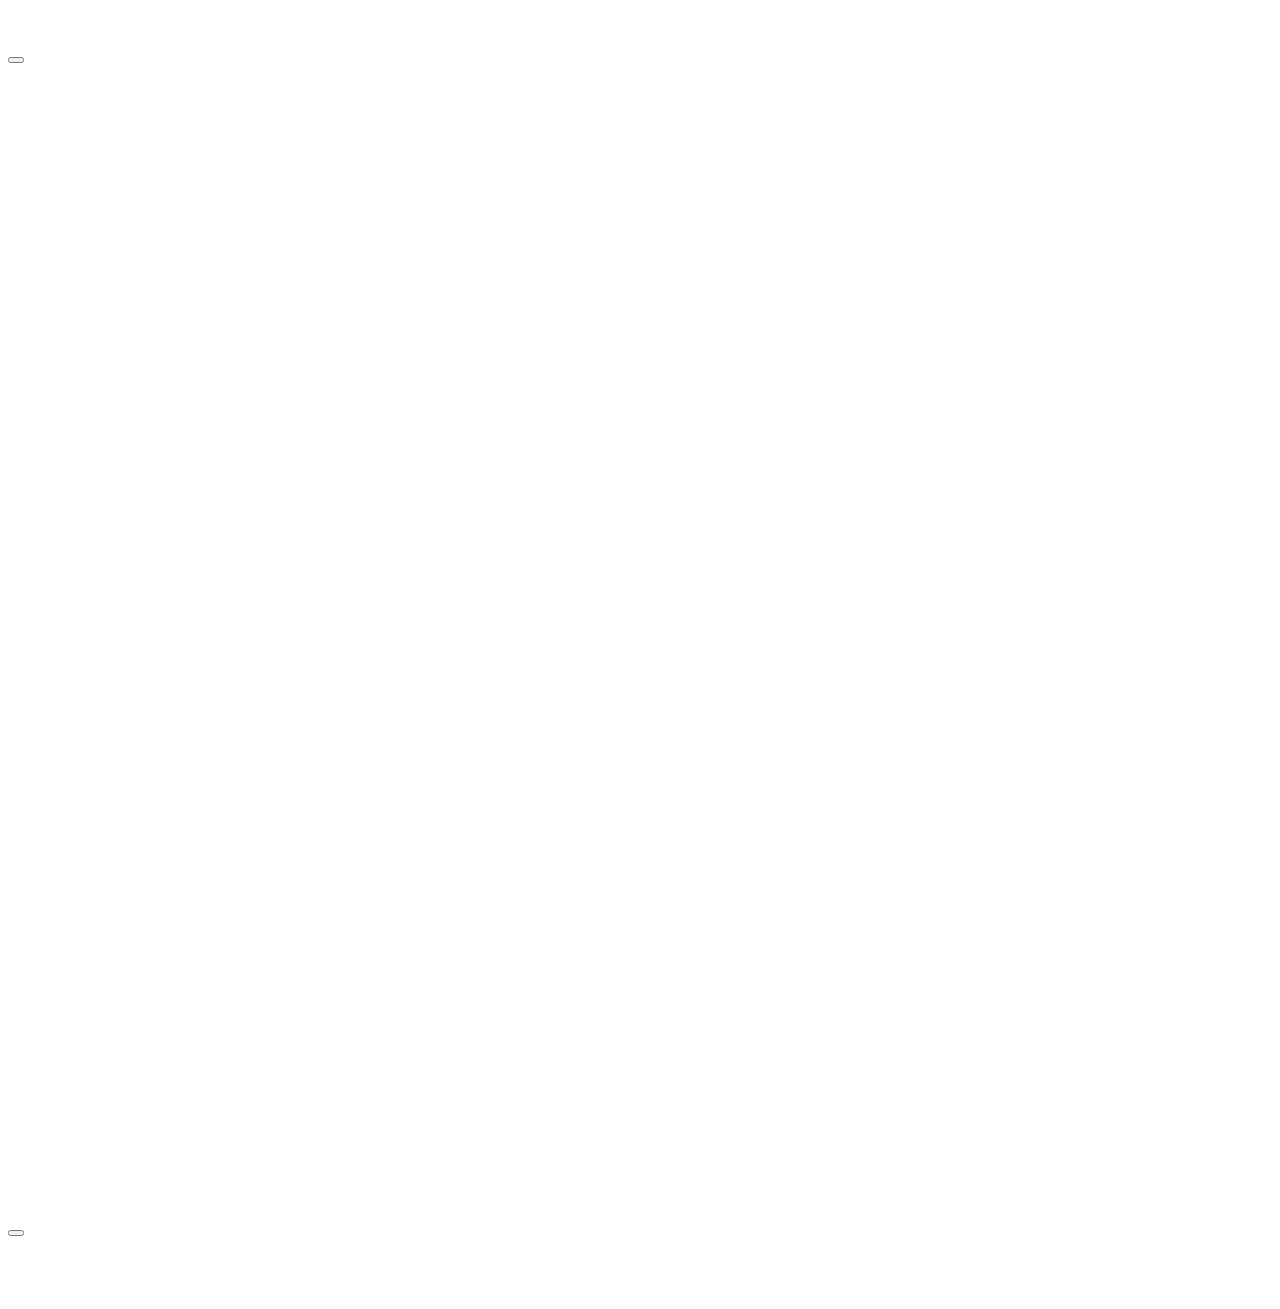
==== css_advanced/ index.html @ 0e606162 "task 1" ====
<!DOCTYPE html>
<html lang="en" dir="ltr">
  <head>
    <meta charset="utf-8">
    <meta name="viewport" content="width=device-width, initial-scale=1.0, viewport-fit=cover">
    <title>School Page</title>
    <link rel="stylesheet" href="styles.css">
  </head>
  <body>
    <!-- Header -->
    <header>
        <div>
            <a><img /></a>
        </div>
        <div>
            <a href=""></a>
            <a href=""></a>
            <a href=""></a>
        </div>
    </header>
    <!-- Main -->
    <main>

      <section>
        <div>
          <h1></h1>
          <p></p>
          <button></button>
        </div>
        <div>
          <h2></h2>
          <div>
            <div>
              <img src="" alt="">
              <h3></h3>
              <p></p>
            </div>
            <div>
              <img src="" alt="">
              <h3></h3>
              <p></p>
            </div>
            <div>
              <img src="" alt="">
              <h3></h3>
              <p></p>
            </div>
            <div>
              <img src="" alt="">
              <h3></h3>
              <p></p>
            </div>
          </div>
        </div>
      </section>
      <!-- Quote section -->
      <section>
        <div>
          <img src="" alt="">
          <div>
            <blockquote></blockquote>
            <p></p>
            <p></p>
          </div>
        </div>
      </section>
      <!-- Videos-list section-->
      <section>
        <h1></h1>
        <div>
          <!-- Video1 -->
          <div>
            <img src="" alt="">
            <h2></h2>
            <p></p>
            <div>
              <img src="" alt="">
              <h3></h3>
            </div>
            <div>
              <div><img src="" alt=""></div>
              <div><img src="" alt=""></div>
              <div><img src="" alt=""></div>
              <div><img src="" alt=""></div>
              <div><img src="" alt=""></div>
              <div><img src="" alt=""></div>
            </div>
            <p></p>
          </div>
          <!-- Video2 -->
          <div>
            <img src="" alt="">
            <h2></h2>
            <p></p>
            <div>
              <img src="" alt="">
              <h3></h3>
            </div>
            <div>
              <div><img src="" alt=""></div>
              <div><img src="" alt=""></div>
              <div><img src="" alt=""></div>
              <div><img src="" alt=""></div>
              <div><img src="" alt=""></div>
              <div><img src="" alt=""></div>
            </div>
            <p></p>
          </div>
          <!-- Video3 -->
          <div>
            <img src="" alt="">
            <h2></h2>
            <p></p>
            <div>
              <img src="" alt="">
              <h3></h3>
            </div>
            <div>
              <div><img src="" alt=""></div>
              <div><img src="" alt=""></div>
              <div><img src="" alt=""></div>
              <div><img src="" alt=""></div>
              <div><img src="" alt=""></div>
              <div><img src="" alt=""></div>
            </div>
            <p></p>
          </div>
          <!-- Video4 -->
          <div>
            <img src="" alt="">
            <h2></h2>
            <p></p>
            <div>
              <img src="" alt="">
              <h3></h3>
            </div>
            <div>
              <div><img src="" alt=""></div>
              <div><img src="" alt=""></div>
              <div><img src="" alt=""></div>
              <div><img src="" alt=""></div>
              <div><img src="" alt=""></div>
              <div><img src="" alt=""></div>
            </div>
            <p></p>
          </div>
        </div>
      </section>
      <!-- Member section -->
      <section>
        <h1></h1>
        <div>
          <div>
            <img src="" alt="">
            <h2></h2>
            <p></p>
          </div>
          <div>
            <img src="" alt="">
            <h2></h2>
            <p></p>
          </div>
          <div>
            <img src="" alt="">
            <h2></h2>
            <p></p>
          </div>
          <div>
            <img src="" alt="">
            <h2></h2>
            <p></p>
          </div>
        </div>
        <button></button>
      </section>
      <!-- FAQ section -->
      <section>
        <h1></h1>
        <div>
          <div>
            <div>
              <h2></h2>
              <p></p>
            </div>
            <div>
              <h2></h2>
              <p></p>
            </div>
          </div>
          <div>
            <div>
              <h2></h2>
              <p></p>
            </div>
            <div>
              <h2></h2>
              <p></p>
            </div>
          </div>
        </div>
      </section>
    </main>
    <!-- Footer -->
    <footer>
      <div>
        <div>
          <img src="" alt="">
          <div>
            <a href=""></a><img src="" alt="">
            <a href=""></a><img src="" alt="">
            <a href=""></a><img src="" alt="">
          </div>
        </div>
        <p></p>
      </div>
    </footer>
  </body>
</html>
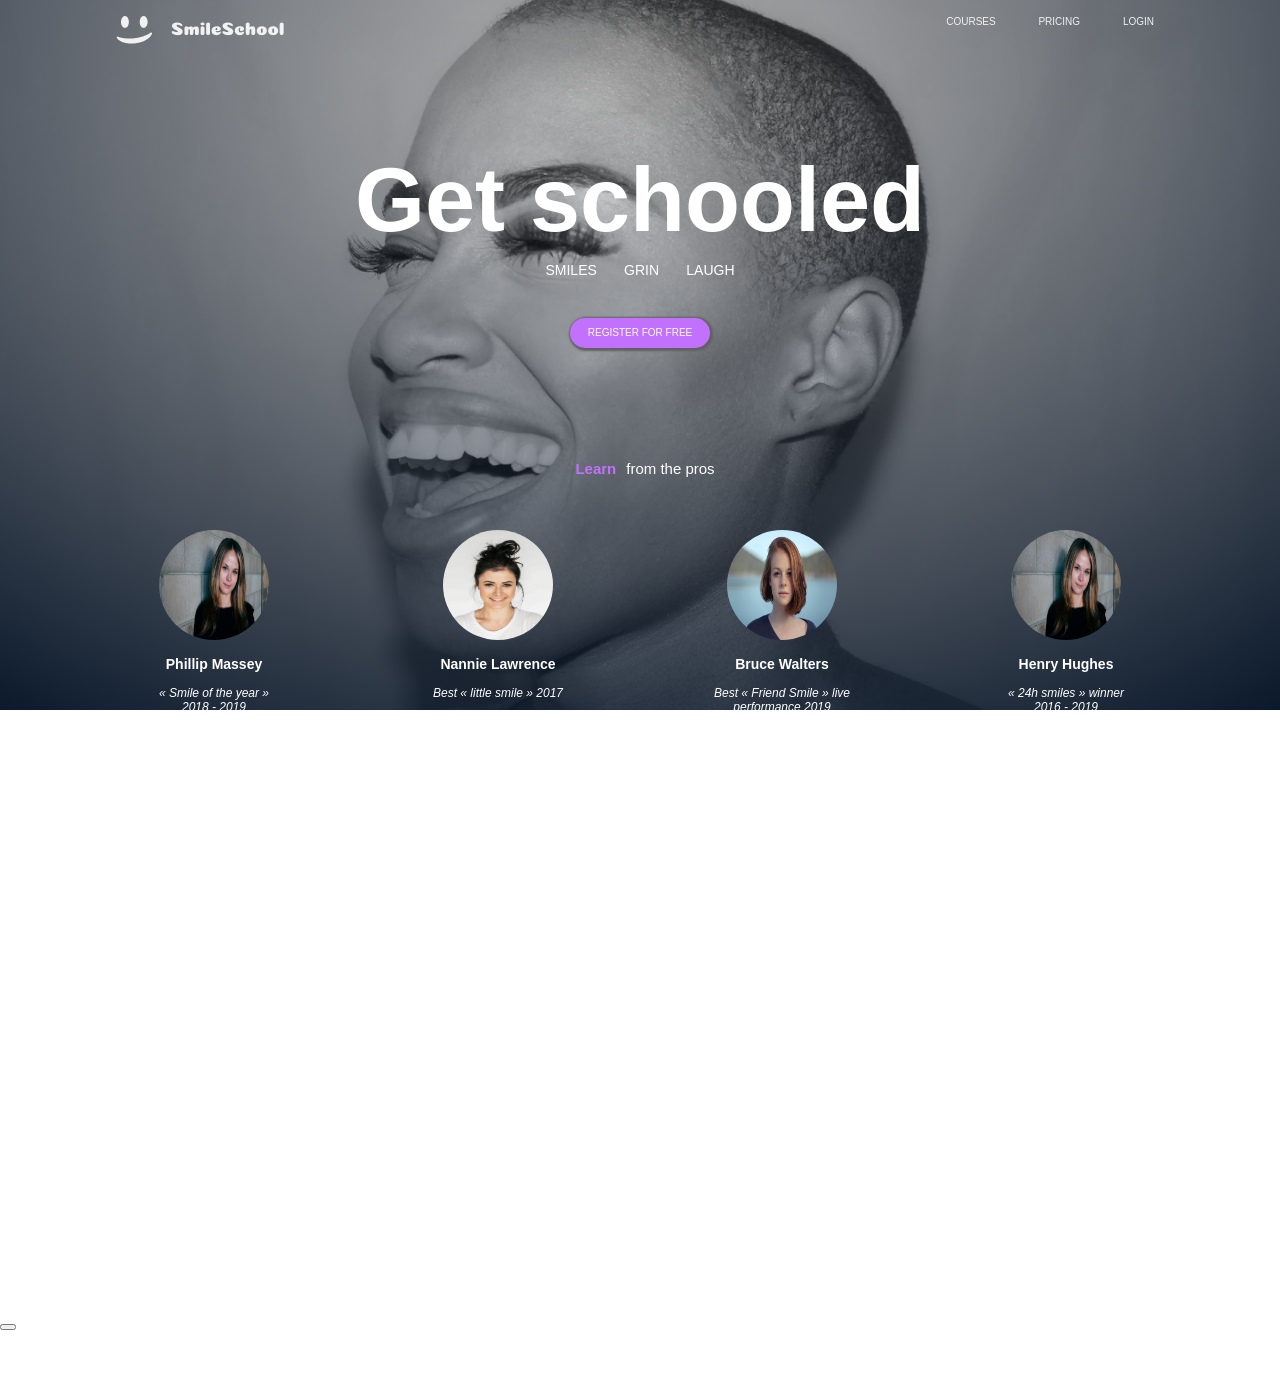
==== commit f67db95a: "task 2" ====
--- a/css_advanced/ index.html
+++ b/css_advanced/ index.html
@@ -1,218 +1,223 @@
 <!DOCTYPE html>
 <html lang="en" dir="ltr">
-  <head>
-    <meta charset="utf-8">
-    <meta name="viewport" content="width=device-width, initial-scale=1.0, viewport-fit=cover">
-    <title>School Page</title>
-    <link rel="stylesheet" href="styles.css">
-  </head>
-  <body>
-    <!-- Header -->
+
+<head>
+  <meta charset="utf-8">
+  <meta name="viewport" content="width=device-width, initial-scale=1.0, viewport-fit=cover">
+  <title>School Page</title>
+  <link rel="stylesheet" href="styles.css">
+</head>
+
+<body>
+  <!-- Header -->
+  <div class="backgroud">
     <header>
-        <div>
-            <a><img /></a>
-        </div>
-        <div>
-            <a href=""></a>
-            <a href=""></a>
-            <a href=""></a>
-        </div>
+      <div class="header">
+        <a><img src="images/logosmile.png" alt="Logo Smile"></a>
+        <div>
+          <a class="linkheader" href="">COURSES</a>
+          <a class="linkheader" href="">PRICING</a>
+          <a class="linkheader" href="">LOGIN</a>
+        </div>
+      </div>
     </header>
     <!-- Main -->
     <main>
 
       <section>
-        <div>
-          <h1></h1>
-          <p></p>
-          <button></button>
-        </div>
-        <div>
-          <h2></h2>
-          <div>
-            <div>
-              <img src="" alt="">
-              <h3></h3>
-              <p></p>
-            </div>
-            <div>
-              <img src="" alt="">
-              <h3></h3>
-              <p></p>
-            </div>
-            <div>
-              <img src="" alt="">
-              <h3></h3>
-              <p></p>
-            </div>
-            <div>
-              <img src="" alt="">
-              <h3></h3>
-              <p></p>
-            </div>
+        <div class="register">
+          <h1 class="principaltext">Get schooled</h1>
+          <p class="wordssectext">SMILES&nbsp;&nbsp;&nbsp;&nbsp;&nbsp;&nbsp; GRIN&nbsp;&nbsp;&nbsp;&nbsp;&nbsp;&nbsp; LAUGH</p>
+          <button class="registrerbutton">REGISTER FOR FREE</button>
+        </div>
+        <div class="authordiv">
+          <h2 class="sectitle"><strong class="sectitlep">Learn </strong><strong class="sectitletext">from the pros</strong></h2>
+          <div class="authorbox">
+              <div class="authoritem">
+                  <a href=""><img class='imgRedonda' src="images/pic-person-01.jpg" alt="Logo image" width="100px"></a>
+                  <h3 class="authorname">Phillip Massey</h3>
+                  <p class="authortext">« Smile of the year » 2018 - 2019</p>
+              </div>
+              <div class="authoritem">
+                  <a href=""><img class='imgRedonda' src="images/pic-person-02.jpg" alt="Logo image" width="100px"></a>
+                  <h3 class="authorname">Nannie Lawrence</h3>
+                  <p class="authortext">Best « little smile » 2017</p>
+              </div>
+              <div class="authoritem">
+                  <a href=""><img class='imgRedonda' src="images/pic-person-03.jpg" alt="Logo image" width="100px"></a>
+                  <h3 class="authorname">Bruce Walters</h3>
+                  <p class="authortext">Best « Friend Smile » live performance 2019</p>
+              </div>
+              <div class="authoritem">
+                  <a href=""><img class='imgRedonda' src="images/pic-person-01.jpg" alt="Logo image" width="100px"></a>
+                  <h3 class="authorname">Henry Hughes</h3>
+                  <p class="authortext">« 24h smiles » winner 2016 - 2019</p>
+              </div>
           </div>
-        </div>
+      </div>
       </section>
-      <!-- Quote section -->
-      <section>
-        <div>
-          <img src="" alt="">
-          <div>
-            <blockquote></blockquote>
-            <p></p>
-            <p></p>
-          </div>
-        </div>
-      </section>
-      <!-- Videos-list section-->
-      <section>
-        <h1></h1>
-        <div>
-          <!-- Video1 -->
-          <div>
-            <img src="" alt="">
-            <h2></h2>
-            <p></p>
-            <div>
-              <img src="" alt="">
-              <h3></h3>
-            </div>
-            <div>
-              <div><img src="" alt=""></div>
-              <div><img src="" alt=""></div>
-              <div><img src="" alt=""></div>
-              <div><img src="" alt=""></div>
-              <div><img src="" alt=""></div>
-              <div><img src="" alt=""></div>
-            </div>
-            <p></p>
-          </div>
-          <!-- Video2 -->
-          <div>
-            <img src="" alt="">
-            <h2></h2>
-            <p></p>
-            <div>
-              <img src="" alt="">
-              <h3></h3>
-            </div>
-            <div>
-              <div><img src="" alt=""></div>
-              <div><img src="" alt=""></div>
-              <div><img src="" alt=""></div>
-              <div><img src="" alt=""></div>
-              <div><img src="" alt=""></div>
-              <div><img src="" alt=""></div>
-            </div>
-            <p></p>
-          </div>
-          <!-- Video3 -->
-          <div>
-            <img src="" alt="">
-            <h2></h2>
-            <p></p>
-            <div>
-              <img src="" alt="">
-              <h3></h3>
-            </div>
-            <div>
-              <div><img src="" alt=""></div>
-              <div><img src="" alt=""></div>
-              <div><img src="" alt=""></div>
-              <div><img src="" alt=""></div>
-              <div><img src="" alt=""></div>
-              <div><img src="" alt=""></div>
-            </div>
-            <p></p>
-          </div>
-          <!-- Video4 -->
-          <div>
-            <img src="" alt="">
-            <h2></h2>
-            <p></p>
-            <div>
-              <img src="" alt="">
-              <h3></h3>
-            </div>
-            <div>
-              <div><img src="" alt=""></div>
-              <div><img src="" alt=""></div>
-              <div><img src="" alt=""></div>
-              <div><img src="" alt=""></div>
-              <div><img src="" alt=""></div>
-              <div><img src="" alt=""></div>
-            </div>
-            <p></p>
-          </div>
-        </div>
-      </section>
-      <!-- Member section -->
-      <section>
-        <h1></h1>
-        <div>
-          <div>
-            <img src="" alt="">
-            <h2></h2>
-            <p></p>
-          </div>
-          <div>
-            <img src="" alt="">
-            <h2></h2>
-            <p></p>
-          </div>
-          <div>
-            <img src="" alt="">
-            <h2></h2>
-            <p></p>
-          </div>
-          <div>
-            <img src="" alt="">
-            <h2></h2>
-            <p></p>
-          </div>
-        </div>
-        <button></button>
-      </section>
-      <!-- FAQ section -->
-      <section>
-        <h1></h1>
-        <div>
-          <div>
-            <div>
-              <h2></h2>
-              <p></p>
-            </div>
-            <div>
-              <h2></h2>
-              <p></p>
-            </div>
-          </div>
-          <div>
-            <div>
-              <h2></h2>
-              <p></p>
-            </div>
-            <div>
-              <h2></h2>
-              <p></p>
-            </div>
-          </div>
-        </div>
-      </section>
-    </main>
-    <!-- Footer -->
-    <footer>
-      <div>
-        <div>
-          <img src="" alt="">
-          <div>
-            <a href=""></a><img src="" alt="">
-            <a href=""></a><img src="" alt="">
-            <a href=""></a><img src="" alt="">
-          </div>
-        </div>
-        <p></p>
-      </div>
-    </footer>
-  </body>
-</html>
+  </div>
+  <!-- Quote section -->
+  <section>
+    <div>
+      <img src="" alt="">
+      <div>
+        <blockquote></blockquote>
+        <p></p>
+        <p></p>
+      </div>
+    </div>
+  </section>
+  <!-- Videos-list section-->
+  <section>
+    <h1></h1>
+    <div>
+      <!-- Video1 -->
+      <div>
+        <img src="" alt="">
+        <h2></h2>
+        <p></p>
+        <div>
+          <img src="" alt="">
+          <h3></h3>
+        </div>
+        <div>
+          <div><img src="" alt=""></div>
+          <div><img src="" alt=""></div>
+          <div><img src="" alt=""></div>
+          <div><img src="" alt=""></div>
+          <div><img src="" alt=""></div>
+          <div><img src="" alt=""></div>
+        </div>
+        <p></p>
+      </div>
+      <!-- Video2 -->
+      <div>
+        <img src="" alt="">
+        <h2></h2>
+        <p></p>
+        <div>
+          <img src="" alt="">
+          <h3></h3>
+        </div>
+        <div>
+          <div><img src="" alt=""></div>
+          <div><img src="" alt=""></div>
+          <div><img src="" alt=""></div>
+          <div><img src="" alt=""></div>
+          <div><img src="" alt=""></div>
+          <div><img src="" alt=""></div>
+        </div>
+        <p></p>
+      </div>
+      <!-- Video3 -->
+      <div>
+        <img src="" alt="">
+        <h2></h2>
+        <p></p>
+        <div>
+          <img src="" alt="">
+          <h3></h3>
+        </div>
+        <div>
+          <div><img src="" alt=""></div>
+          <div><img src="" alt=""></div>
+          <div><img src="" alt=""></div>
+          <div><img src="" alt=""></div>
+          <div><img src="" alt=""></div>
+          <div><img src="" alt=""></div>
+        </div>
+        <p></p>
+      </div>
+      <!-- Video4 -->
+      <div>
+        <img src="" alt="">
+        <h2></h2>
+        <p></p>
+        <div>
+          <img src="" alt="">
+          <h3></h3>
+        </div>
+        <div>
+          <div><img src="" alt=""></div>
+          <div><img src="" alt=""></div>
+          <div><img src="" alt=""></div>
+          <div><img src="" alt=""></div>
+          <div><img src="" alt=""></div>
+          <div><img src="" alt=""></div>
+        </div>
+        <p></p>
+      </div>
+    </div>
+  </section>
+  <!-- Member section -->
+  <section>
+    <h1></h1>
+    <div>
+      <div>
+        <img src="" alt="">
+        <h2></h2>
+        <p></p>
+      </div>
+      <div>
+        <img src="" alt="">
+        <h2></h2>
+        <p></p>
+      </div>
+      <div>
+        <img src="" alt="">
+        <h2></h2>
+        <p></p>
+      </div>
+      <div>
+        <img src="" alt="">
+        <h2></h2>
+        <p></p>
+      </div>
+    </div>
+    <button></button>
+  </section>
+  <!-- FAQ section -->
+  <section>
+    <h1></h1>
+    <div>
+      <div>
+        <div>
+          <h2></h2>
+          <p></p>
+        </div>
+        <div>
+          <h2></h2>
+          <p></p>
+        </div>
+      </div>
+      <div>
+        <div>
+          <h2></h2>
+          <p></p>
+        </div>
+        <div>
+          <h2></h2>
+          <p></p>
+        </div>
+      </div>
+    </div>
+  </section>
+  </main>
+  <!-- Footer -->
+  <footer>
+    <div>
+      <div>
+        <img src="" alt="">
+        <div>
+          <a href=""></a><img src="" alt="">
+          <a href=""></a><img src="" alt="">
+          <a href=""></a><img src="" alt="">
+        </div>
+      </div>
+      <p></p>
+    </div>
+  </footer>
+</body>
+
+</html>
--- a/css_advanced/styles.css
+++ b/css_advanced/styles.css
@@ -0,0 +1,136 @@
+*, *:before, *:after {
+  box-sizing: border-box;
+}
+
+html {
+  scroll-behavior: smooth;
+  font-size: 62.5%;
+}
+
+body {
+  margin: 0px;
+  font-family: 'source-sans-pro', 'Trebuchet MS', 'Lucida Sans Unicode', 'Lucida Grande', 'Lucida Sans', Arial, sans-serif;
+}
+
+.backgroud {
+  background-image: url('images/background.png');
+  background-size: cover;
+}
+
+/* HEADER SECTION */
+
+.header {
+  padding-top: 1.6rem;
+  padding-left: 11.6rem;
+  padding-right: 10.6rem;
+  background-color: transparent;
+  opacity: 90%;
+  display: flex;
+  justify-content: space-between;
+  
+}
+
+.linkheader {
+  padding: 0px 20px;
+  text-decoration: none;
+  color: white;
+}
+/* logo */
+.logosmile {
+  position: absolute;
+  width: 167.02px;
+  height: 29.46px;
+  left: 171.59px;
+  top: 35.02px;
+}
+.register {
+  height: 400px;
+  width: 100%;
+  display: flex;
+  justify-content: center;
+  flex-direction: column;
+  align-items: center;
+}
+.principaltext {
+  font-size: 9rem;
+  margin: 0px;
+  color: white;
+}
+
+.wordssectext {
+  padding: 10px 0px 40px 0px;
+  color: white;
+  margin: 0px;
+  font-size: 14px;
+}
+
+
+.registrerbutton {
+  font-size: 10px;
+  border-radius: 20px;
+  border-color: transparent;
+  box-shadow: 1px 1px 2px 2px rgb(98, 97, 97);
+  width: 140px;
+  height: 30px;
+  background-color: #C271FF;
+  color: white;
+}
+
+
+
+.sectitle {
+  display: flex;
+  text-indent: 10px;
+  justify-content: center;
+  color: white;
+}
+
+.sectitlep {
+  color: #C271FF;
+}
+
+.sectitletext {
+  font-weight: 100;
+}
+
+.authordiv {
+  display: flex;
+  justify-content: center;
+  flex-direction: column;
+}
+
+
+.authorbox {
+  display: flex;
+  justify-content: space-evenly;
+  
+}
+
+.authoritem {
+  height:220px;
+  width: 140px;
+  padding: 40px 0px 0px 0px;
+  display: flex;
+  flex-direction: column;
+  align-items: center;
+}
+
+.authorname {
+  font-size: 14px;
+  font-weight: 2200;
+  color: white;
+}
+
+.imgRedonda {
+  width:110px;
+  height:110px;
+  border-radius:55px;
+}
+
+.authortext {
+  font-style: italic;
+  font-size: 12px;
+  text-align: center;
+  margin: 0px;
+  color: white;
+}
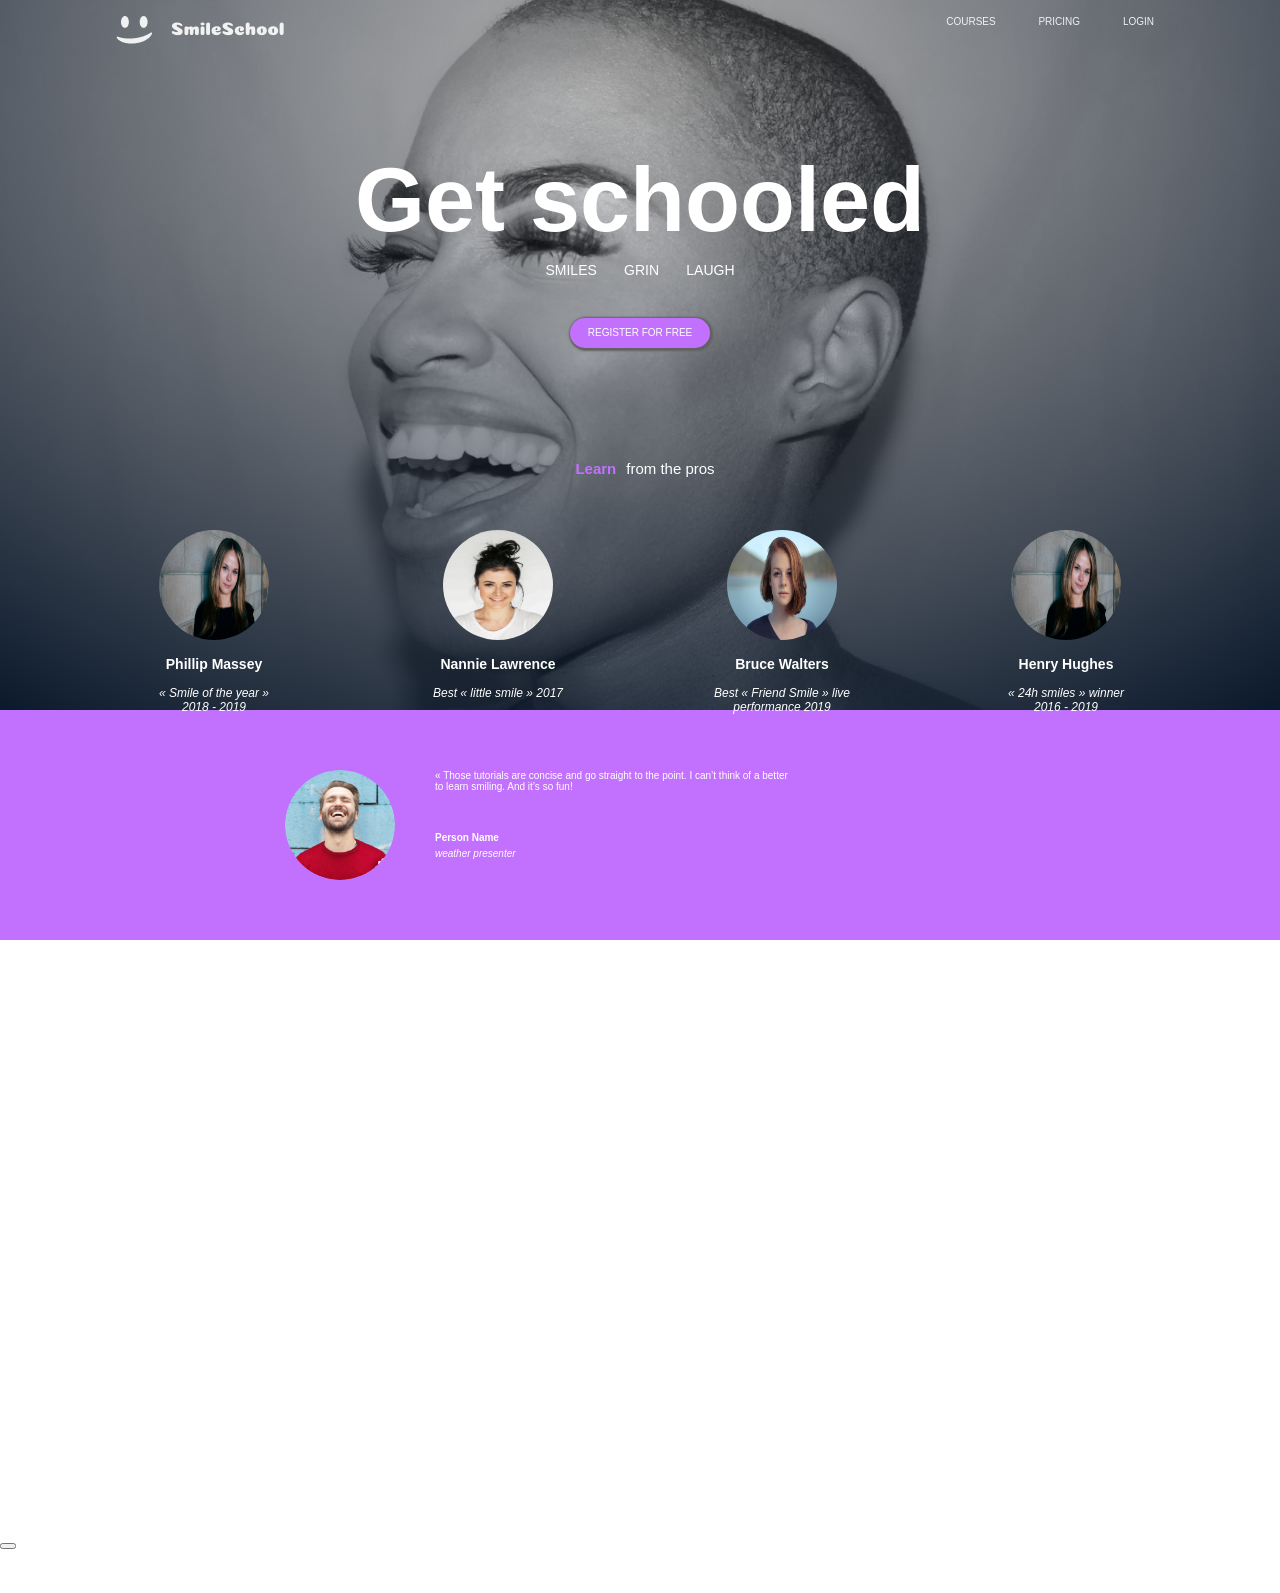
==== commit c4164586: "task 3" ====
--- a/css_advanced/ index.html
+++ b/css_advanced/ index.html
@@ -58,16 +58,16 @@
       </section>
   </div>
   <!-- Quote section -->
-  <section>
-    <div>
-      <img src="" alt="">
-      <div>
-        <blockquote></blockquote>
-        <p></p>
-        <p></p>
-      </div>
-    </div>
-  </section>
+  <section class="quotesection">
+    <div class="divquote">
+        <img class="imgRedonda" src="images/testimonialman.png" alt="Logo image" width="100px">
+        <div class="quotetext">
+            <blockquote class="parquote">« Those tutorials are concise and go straight to the point. I can’t think of a better <br/> to learn smiling. And it’s so fun!</blockquote>
+            <p class="subtitlequote">Person Name</p>
+            <p class="namequote">weather presenter</p>
+        </div>
+    </div>
+</section>
   <!-- Videos-list section-->
   <section>
     <h1></h1>
--- a/css_advanced/styles.css
+++ b/css_advanced/styles.css
@@ -76,7 +76,7 @@
   color: white;
 }
 
-
+/*PRESENTATION SECTION*/
 
 .sectitle {
   display: flex;
@@ -103,7 +103,6 @@
 .authorbox {
   display: flex;
   justify-content: space-evenly;
-  
 }
 
 .authoritem {
@@ -134,3 +133,39 @@
   margin: 0px;
   color: white;
 }
+
+/* QUOTE SECTION */
+
+
+.quotesection {
+  background-color: #C271FF;
+  padding: 60px 0px;
+}
+
+.divquote {
+  display: flex;
+  justify-content: center;
+}
+
+.quotetext {
+  color: white;
+  padding-left: 40px;
+  width: 600px;
+}
+
+.parquote {
+  margin: 0px 0px 40px 0px;
+  font-family: 'Gill Sans', 'Gill Sans MT', Calibri, 'Trebuchet MS', sans-serif;
+}
+
+.subtitlequote {
+  font-weight: bold;
+  margin: 0px;
+}
+
+.namequote {
+  margin: 5px 0px;
+  font-style: italic;
+  font-family: 'Gill Sans', 'Gill Sans MT', Calibri, 'Trebuchet MS', sans-serif;
+}
+
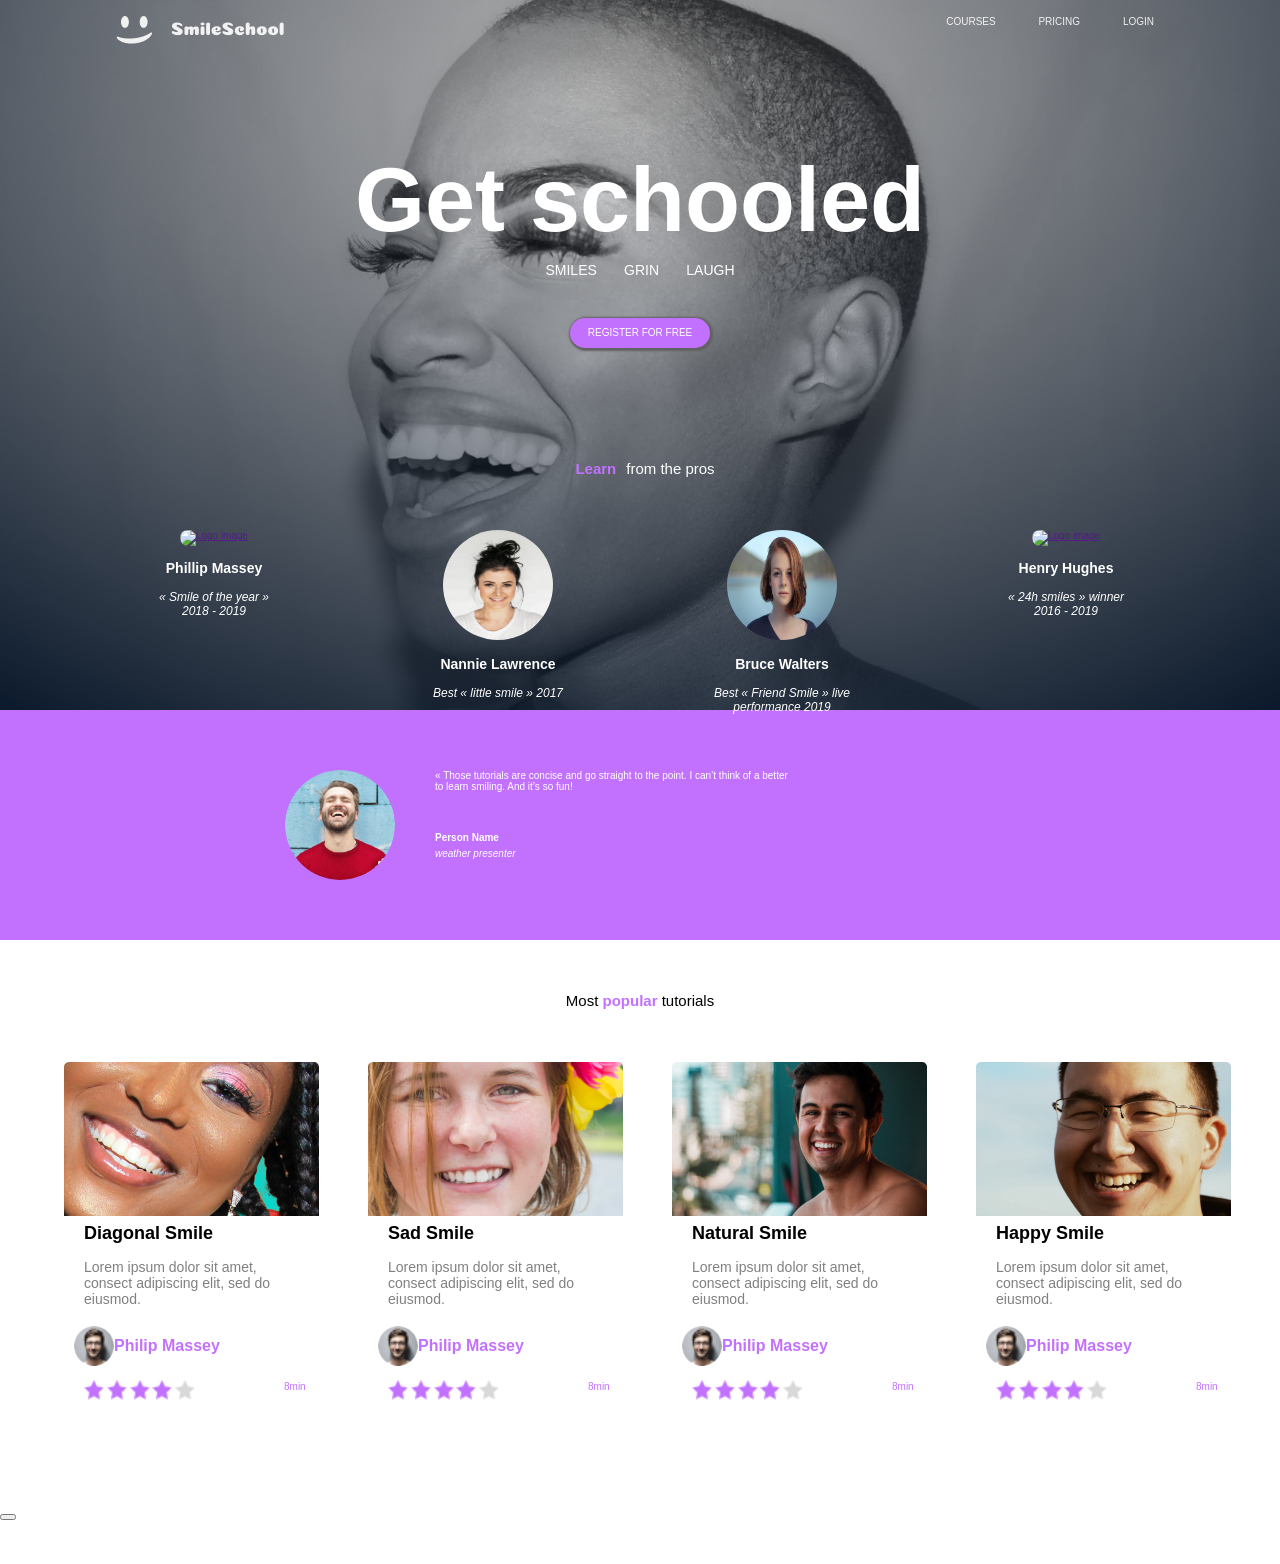
==== commit 40f7b2d3: "task 4" ====
--- a/css_advanced/ index.html
+++ b/css_advanced/ index.html
@@ -27,129 +27,140 @@
       <section>
         <div class="register">
           <h1 class="principaltext">Get schooled</h1>
-          <p class="wordssectext">SMILES&nbsp;&nbsp;&nbsp;&nbsp;&nbsp;&nbsp; GRIN&nbsp;&nbsp;&nbsp;&nbsp;&nbsp;&nbsp; LAUGH</p>
+          <p class="wordssectext">SMILES&nbsp;&nbsp;&nbsp;&nbsp;&nbsp;&nbsp; GRIN&nbsp;&nbsp;&nbsp;&nbsp;&nbsp;&nbsp;
+            LAUGH</p>
           <button class="registrerbutton">REGISTER FOR FREE</button>
         </div>
         <div class="authordiv">
-          <h2 class="sectitle"><strong class="sectitlep">Learn </strong><strong class="sectitletext">from the pros</strong></h2>
+          <h2 class="sectitle"><strong class="sectitlep">Learn </strong><strong class="sectitletext">from the
+              pros</strong></h2>
           <div class="authorbox">
-              <div class="authoritem">
-                  <a href=""><img class='imgRedonda' src="images/pic-person-01.jpg" alt="Logo image" width="100px"></a>
-                  <h3 class="authorname">Phillip Massey</h3>
-                  <p class="authortext">« Smile of the year » 2018 - 2019</p>
-              </div>
-              <div class="authoritem">
-                  <a href=""><img class='imgRedonda' src="images/pic-person-02.jpg" alt="Logo image" width="100px"></a>
-                  <h3 class="authorname">Nannie Lawrence</h3>
-                  <p class="authortext">Best « little smile » 2017</p>
-              </div>
-              <div class="authoritem">
-                  <a href=""><img class='imgRedonda' src="images/pic-person-03.jpg" alt="Logo image" width="100px"></a>
-                  <h3 class="authorname">Bruce Walters</h3>
-                  <p class="authortext">Best « Friend Smile » live performance 2019</p>
-              </div>
-              <div class="authoritem">
-                  <a href=""><img class='imgRedonda' src="images/pic-person-01.jpg" alt="Logo image" width="100px"></a>
-                  <h3 class="authorname">Henry Hughes</h3>
-                  <p class="authortext">« 24h smiles » winner 2016 - 2019</p>
-              </div>
+            <div class="authoritem">
+              <a href=""><img class='imgRedonda' src="images/pic-person-01.pgn" alt="Logo image" width="100px"></a>
+              <h3 class="authorname">Phillip Massey</h3>
+              <p class="authortext">« Smile of the year » 2018 - 2019</p>
+            </div>
+            <div class="authoritem">
+              <a href=""><img class='imgRedonda' src="images/pic-person-02.jpg" alt="Logo image" width="100px"></a>
+              <h3 class="authorname">Nannie Lawrence</h3>
+              <p class="authortext">Best « little smile » 2017</p>
+            </div>
+            <div class="authoritem">
+              <a href=""><img class='imgRedonda' src="images/pic-person-03.jpg" alt="Logo image" width="100px"></a>
+              <h3 class="authorname">Bruce Walters</h3>
+              <p class="authortext">Best « Friend Smile » live performance 2019</p>
+            </div>
+            <div class="authoritem">
+              <a href=""><img class='imgRedonda' src="images/pic-person-01.jpg" alt="Logo image" width="100px"></a>
+              <h3 class="authorname">Henry Hughes</h3>
+              <p class="authortext">« 24h smiles » winner 2016 - 2019</p>
+            </div>
           </div>
-      </div>
+        </div>
       </section>
   </div>
   <!-- Quote section -->
   <section class="quotesection">
     <div class="divquote">
-        <img class="imgRedonda" src="images/testimonialman.png" alt="Logo image" width="100px">
-        <div class="quotetext">
-            <blockquote class="parquote">« Those tutorials are concise and go straight to the point. I can’t think of a better <br/> to learn smiling. And it’s so fun!</blockquote>
-            <p class="subtitlequote">Person Name</p>
-            <p class="namequote">weather presenter</p>
-        </div>
-    </div>
-</section>
+      <img class="imgRedonda" src="images/testimonialman.png" alt="Logo image" width="100px">
+      <div class="quotetext">
+        <blockquote class="parquote">« Those tutorials are concise and go straight to the point. I can’t think of a
+          better <br /> to learn smiling. And it’s so fun!</blockquote>
+        <p class="subtitlequote">Person Name</p>
+        <p class="namequote">weather presenter</p>
+      </div>
+    </div>
+  </section>
   <!-- Videos-list section-->
   <section>
-    <h1></h1>
-    <div>
-      <!-- Video1 -->
-      <div>
-        <img src="" alt="">
-        <h2></h2>
-        <p></p>
-        <div>
-          <img src="" alt="">
-          <h3></h3>
-        </div>
-        <div>
-          <div><img src="" alt=""></div>
-          <div><img src="" alt=""></div>
-          <div><img src="" alt=""></div>
-          <div><img src="" alt=""></div>
-          <div><img src="" alt=""></div>
-          <div><img src="" alt=""></div>
-        </div>
-        <p></p>
-      </div>
-      <!-- Video2 -->
-      <div>
-        <img src="" alt="">
-        <h2></h2>
-        <p></p>
-        <div>
-          <img src="" alt="">
-          <h3></h3>
-        </div>
-        <div>
-          <div><img src="" alt=""></div>
-          <div><img src="" alt=""></div>
-          <div><img src="" alt=""></div>
-          <div><img src="" alt=""></div>
-          <div><img src="" alt=""></div>
-          <div><img src="" alt=""></div>
-        </div>
-        <p></p>
-      </div>
-      <!-- Video3 -->
-      <div>
-        <img src="" alt="">
-        <h2></h2>
-        <p></p>
-        <div>
-          <img src="" alt="">
-          <h3></h3>
-        </div>
-        <div>
-          <div><img src="" alt=""></div>
-          <div><img src="" alt=""></div>
-          <div><img src="" alt=""></div>
-          <div><img src="" alt=""></div>
-          <div><img src="" alt=""></div>
-          <div><img src="" alt=""></div>
-        </div>
-        <p></p>
-      </div>
-      <!-- Video4 -->
-      <div>
-        <img src="" alt="">
-        <h2></h2>
-        <p></p>
-        <div>
-          <img src="" alt="">
-          <h3></h3>
-        </div>
-        <div>
-          <div><img src="" alt=""></div>
-          <div><img src="" alt=""></div>
-          <div><img src="" alt=""></div>
-          <div><img src="" alt=""></div>
-          <div><img src="" alt=""></div>
-          <div><img src="" alt=""></div>
-        </div>
-        <p></p>
-      </div>
-    </div>
-  </section>
+    <div class="videosection">
+        <h1 class="titlevideosection">Most<strong class="videosectioncolor">&nbsp;popular&nbsp;</strong>tutorials</h1>
+        <div class="videosectionpoints">
+            <div class="videosectionuniqpoints">
+                <div class="containervideoimage">
+                    <a href=""><img class="videoimage" src="images/preview.png" alt="Logo image"></a>
+                </div>
+                <h2 class="titlevideouniqpoints">Diagonal Smile</h2>
+                <p class="textvideouniqpoints">Lorem ipsum dolor sit amet, consect adipiscing elit, sed do eiusmod.</p>
+                <div class="videoauthorsec">
+                    <img class="authorvideosectionimage" src="images/pic-person-01.png" alt="Logo image">
+                    <h3 class="authornamevideosec">Philip Massey</h3>
+                </div>
+                <div class="valuevideosec">
+                    <div>
+                        <a href=""><img class="stars" src="images/Star.png" alt="star image"></a>
+                        <a href=""><img class="stars" src="images/Star.png" alt="star image"></a>
+                        <a href=""><img class="stars" src="images/Star.png" alt="star image"></a>
+                        <a href=""><img class="stars" src="images/Star.png" alt="star image"></a>
+                        <a href=""><img class="stars" src="images/greystar.png" alt="star image"></a>
+                        </div>
+                    <p class="stars" style="color: #C271FF;">8min</p>
+                </div>
+            </div>
+            <div class="videosectionuniqpoints">
+                <div class="containervideoimage">
+                    <a href=""><img class="videoimage" src="images/preview1.png" alt="Logo image"></a>
+                </div><h2 class="titlevideouniqpoints">Sad Smile</h2>
+                <p class="textvideouniqpoints">Lorem ipsum dolor sit amet, consect adipiscing elit, sed do eiusmod.</p>
+                <div class="videoauthorsec">
+                    <img class="authorvideosectionimage" src="images/pic-person-01.png" alt="Logo image">
+                    <h3 class="authornamevideosec">Philip Massey</h3>
+                </div>
+                <div class="valuevideosec">
+                    <div>
+                        <a href=""><img class="stars" src="images/Star.png" alt="star image"></a>
+                        <a href=""><img class="stars" src="images/Star.png" alt="star image"></a>
+                        <a href=""><img class="stars" src="images/Star.png" alt="star image"></a>
+                        <a href=""><img class="stars" src="images/Star.png" alt="star image"></a>
+                        <a href=""><img class="stars" src="images/greystar.png" alt="star image"></a>
+                    </div>
+                    <p class="stars" style="color: #C271FF;">8min</p>
+                </div>
+            </div>
+            <div class="videosectionuniqpoints">
+                <div class="containervideoimage">
+                    <a href=""><img class="videoimage" src="images/preview2.png" alt="Logo image"></a>
+                </div><h2 class="titlevideouniqpoints">Natural Smile</h2>
+                <p class="textvideouniqpoints">Lorem ipsum dolor sit amet, consect adipiscing elit, sed do eiusmod.</p>
+                <div class="videoauthorsec">
+                    <img class="authorvideosectionimage" src="images/pic-person-01.png" alt="Logo image">
+                    <h3 class="authornamevideosec">Philip Massey</h3>
+                </div>
+                <div class="valuevideosec">
+                    <div>
+                        <a href=""><img class="stars" src="images/Star.png" alt="star image"></a>
+                        <a href=""><img class="stars" src="images/Star.png" alt="star image"></a>
+                        <a href=""><img class="stars" src="images/Star.png" alt="star image"></a>
+                        <a href=""><img class="stars" src="images/Star.png" alt="star image"></a>
+                        <a href=""><img class="stars" src="images/greystar.png" alt="star image"></a>
+                    </div>
+                    <p class="stars" style="color: #C271FF;">8min</p>
+                </div>
+            </div>
+            <div class="videosectionuniqpoints">
+                <div class="containervideoimage">
+                    <a href=""><img class="videoimage" src="images/preview3.png" alt="Logo image"></a>
+                </div>
+                <h2 class="titlevideouniqpoints">Happy Smile</h2>
+                <p class="textvideouniqpoints">Lorem ipsum dolor sit amet, consect adipiscing elit, sed do eiusmod.</p>
+                <div class="videoauthorsec">
+                    <img class="authorvideosectionimage" src="images/pic-person-01.png" alt="Logo image">
+                    <h3 class="authornamevideosec">Philip Massey</h3>
+                </div>
+                <div class="valuevideosec">
+                    <div>
+                        <a href=""><img class="stars" src="images/Star.png" alt="star image"></a>
+                        <a href=""><img class="stars" src="images/Star.png" alt="star image"></a>
+                        <a href=""><img class="stars" src="images/Star.png" alt="star image"></a>
+                        <a href=""><img class="stars" src="images/Star.png" alt="star image"></a>
+                        <a href=""><img class="stars" src="images/greystar.png" alt="star image"></a>
+                    </div>
+                    <p class="stars" style="color: #C271FF;">8min</p>
+                </div>
+            </div>
+        </div>
+    </div>
+</section>
   <!-- Member section -->
   <section>
     <h1></h1>
--- a/css_advanced/styles.css
+++ b/css_advanced/styles.css
@@ -169,3 +169,81 @@
   font-family: 'Gill Sans', 'Gill Sans MT', Calibri, 'Trebuchet MS', sans-serif;
 }
 
+/* VIDEOS SECTION*/
+
+.videosection {
+  background-color: white;
+}
+
+.titlevideosection {
+  padding: 40px 0px;
+  font-weight: 100;
+  display: flex;
+  justify-content: center;
+}
+
+.videosectioncolor {
+  color: #C271FF;
+}
+
+.videosectionpoints {
+  display: flex;
+  justify-content: space-evenly;
+}
+
+
+
+.videosectionuniqpoints {
+  width: 240px;
+  height: 340px;
+}
+
+.titlevideouniqpoints {
+  font-size: 18px;
+  margin-left: 20px;
+}
+
+.textvideouniqpoints {
+  font-family: 'Gill Sans', 'Gill Sans MT', Calibri, 'Trebuchet MS', sans-serif;
+  color: gray;
+  font-size: 14px;
+  margin-left: 20px;
+}
+
+.authorvideosectionimage {
+  width: 40px;
+  height: 40px;
+  border-radius: 25px;
+  margin-left: 10px;
+}
+
+.videoauthorsec {
+  display: flex;
+  align-items: center;
+}
+
+.authornamevideosec {
+  color: #C271FF;
+  font-size: 16px;
+}
+
+.valuevideosec {
+  display: flex;
+  justify-content: space-between;
+  align-items: center;
+  margin-left: 20px;
+}
+
+.stars {
+  width: 20px;
+  height: 20px;
+}
+
+.containervideoimage {
+  width: 16.6x;
+  height: 14.6rem;
+}
+
+.videoimage {
+  size: cover;
+}
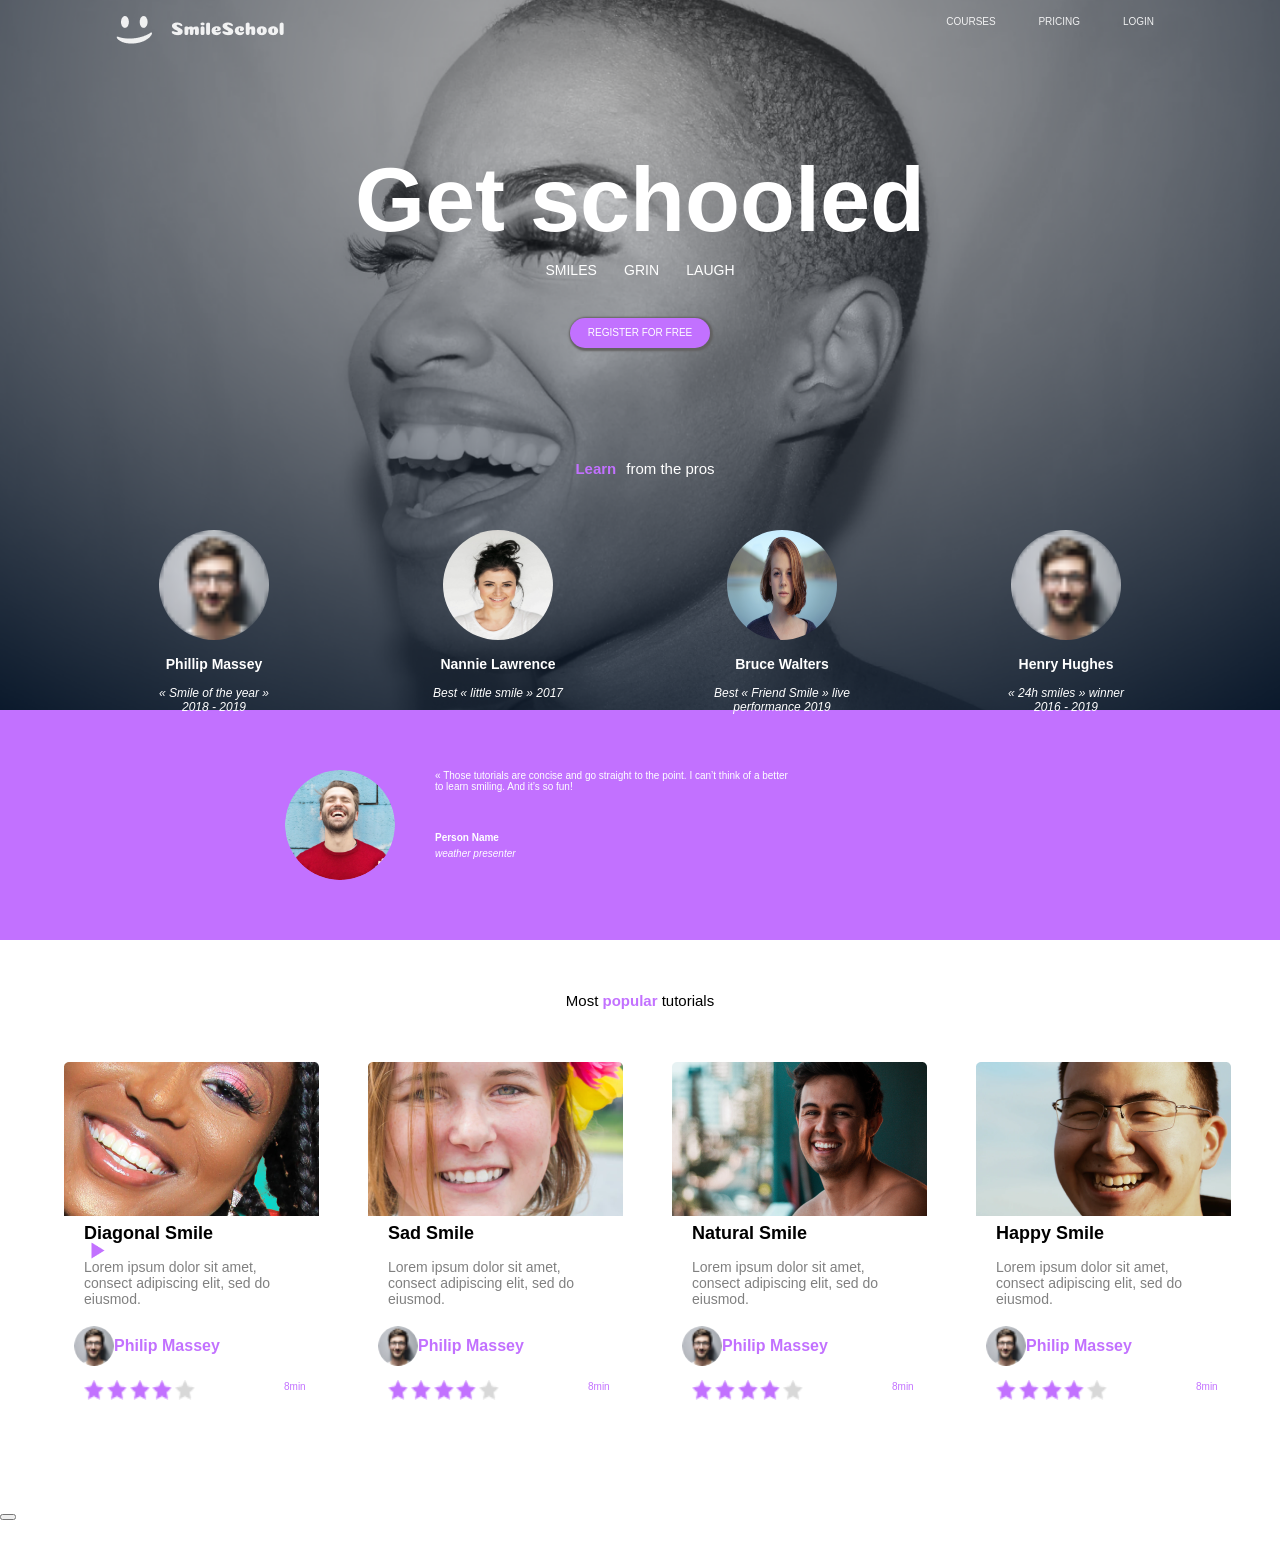
==== commit d37112d1: "task 4" ====
--- a/css_advanced/ index.html
+++ b/css_advanced/ index.html
@@ -36,7 +36,7 @@
               pros</strong></h2>
           <div class="authorbox">
             <div class="authoritem">
-              <a href=""><img class='imgRedonda' src="images/pic-person-01.pgn" alt="Logo image" width="100px"></a>
+              <a href=""><img class='imgRedonda' src="images/pic-person-01.png" alt="Logo image" width="100px"></a>
               <h3 class="authorname">Phillip Massey</h3>
               <p class="authortext">« Smile of the year » 2018 - 2019</p>
             </div>
@@ -51,7 +51,7 @@
               <p class="authortext">Best « Friend Smile » live performance 2019</p>
             </div>
             <div class="authoritem">
-              <a href=""><img class='imgRedonda' src="images/pic-person-01.jpg" alt="Logo image" width="100px"></a>
+              <a href=""><img class='imgRedonda' src="images/pic-person-01.png" alt="Logo image" width="100px"></a>
               <h3 class="authorname">Henry Hughes</h3>
               <p class="authortext">« 24h smiles » winner 2016 - 2019</p>
             </div>
@@ -79,6 +79,7 @@
             <div class="videosectionuniqpoints">
                 <div class="containervideoimage">
                     <a href=""><img class="videoimage" src="images/preview.png" alt="Logo image"></a>
+                    <a href=""><img class="icon" src="images/play.png" alt="icon image"></a>
                 </div>
                 <h2 class="titlevideouniqpoints">Diagonal Smile</h2>
                 <p class="textvideouniqpoints">Lorem ipsum dolor sit amet, consect adipiscing elit, sed do eiusmod.</p>
--- a/css_advanced/styles.css
+++ b/css_advanced/styles.css
@@ -246,4 +246,4 @@
 
 .videoimage {
   size: cover;
-}+}
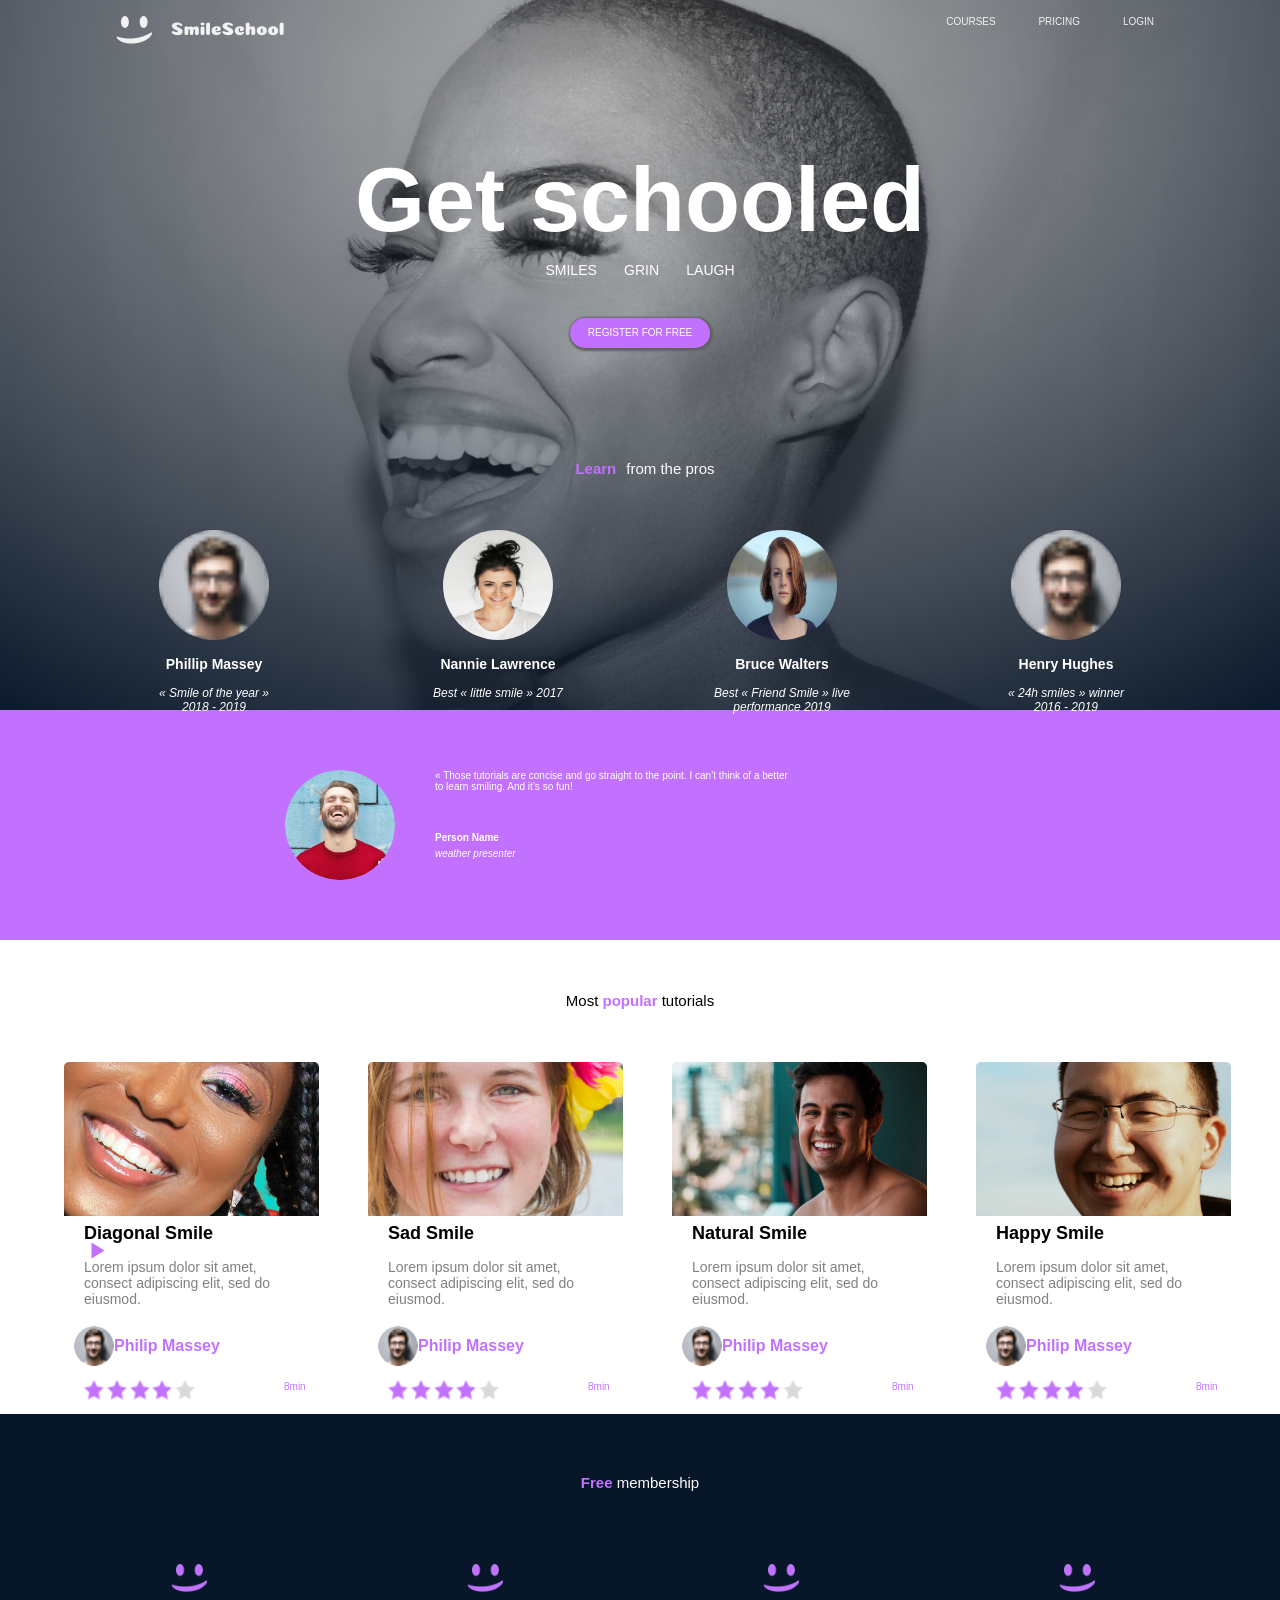
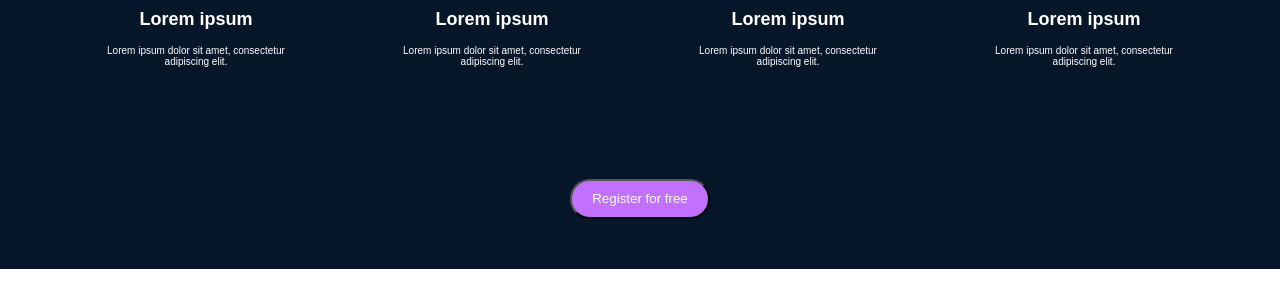
==== commit 782f00a7: "task 5" ====
--- a/css_advanced/ index.html
+++ b/css_advanced/ index.html
@@ -74,145 +74,123 @@
   <!-- Videos-list section-->
   <section>
     <div class="videosection">
-        <h1 class="titlevideosection">Most<strong class="videosectioncolor">&nbsp;popular&nbsp;</strong>tutorials</h1>
-        <div class="videosectionpoints">
-            <div class="videosectionuniqpoints">
-                <div class="containervideoimage">
-                    <a href=""><img class="videoimage" src="images/preview.png" alt="Logo image"></a>
-                    <a href=""><img class="icon" src="images/play.png" alt="icon image"></a>
-                </div>
-                <h2 class="titlevideouniqpoints">Diagonal Smile</h2>
-                <p class="textvideouniqpoints">Lorem ipsum dolor sit amet, consect adipiscing elit, sed do eiusmod.</p>
-                <div class="videoauthorsec">
-                    <img class="authorvideosectionimage" src="images/pic-person-01.png" alt="Logo image">
-                    <h3 class="authornamevideosec">Philip Massey</h3>
-                </div>
-                <div class="valuevideosec">
-                    <div>
-                        <a href=""><img class="stars" src="images/Star.png" alt="star image"></a>
-                        <a href=""><img class="stars" src="images/Star.png" alt="star image"></a>
-                        <a href=""><img class="stars" src="images/Star.png" alt="star image"></a>
-                        <a href=""><img class="stars" src="images/Star.png" alt="star image"></a>
-                        <a href=""><img class="stars" src="images/greystar.png" alt="star image"></a>
-                        </div>
-                    <p class="stars" style="color: #C271FF;">8min</p>
-                </div>
-            </div>
-            <div class="videosectionuniqpoints">
-                <div class="containervideoimage">
-                    <a href=""><img class="videoimage" src="images/preview1.png" alt="Logo image"></a>
-                </div><h2 class="titlevideouniqpoints">Sad Smile</h2>
-                <p class="textvideouniqpoints">Lorem ipsum dolor sit amet, consect adipiscing elit, sed do eiusmod.</p>
-                <div class="videoauthorsec">
-                    <img class="authorvideosectionimage" src="images/pic-person-01.png" alt="Logo image">
-                    <h3 class="authornamevideosec">Philip Massey</h3>
-                </div>
-                <div class="valuevideosec">
-                    <div>
-                        <a href=""><img class="stars" src="images/Star.png" alt="star image"></a>
-                        <a href=""><img class="stars" src="images/Star.png" alt="star image"></a>
-                        <a href=""><img class="stars" src="images/Star.png" alt="star image"></a>
-                        <a href=""><img class="stars" src="images/Star.png" alt="star image"></a>
-                        <a href=""><img class="stars" src="images/greystar.png" alt="star image"></a>
-                    </div>
-                    <p class="stars" style="color: #C271FF;">8min</p>
-                </div>
-            </div>
-            <div class="videosectionuniqpoints">
-                <div class="containervideoimage">
-                    <a href=""><img class="videoimage" src="images/preview2.png" alt="Logo image"></a>
-                </div><h2 class="titlevideouniqpoints">Natural Smile</h2>
-                <p class="textvideouniqpoints">Lorem ipsum dolor sit amet, consect adipiscing elit, sed do eiusmod.</p>
-                <div class="videoauthorsec">
-                    <img class="authorvideosectionimage" src="images/pic-person-01.png" alt="Logo image">
-                    <h3 class="authornamevideosec">Philip Massey</h3>
-                </div>
-                <div class="valuevideosec">
-                    <div>
-                        <a href=""><img class="stars" src="images/Star.png" alt="star image"></a>
-                        <a href=""><img class="stars" src="images/Star.png" alt="star image"></a>
-                        <a href=""><img class="stars" src="images/Star.png" alt="star image"></a>
-                        <a href=""><img class="stars" src="images/Star.png" alt="star image"></a>
-                        <a href=""><img class="stars" src="images/greystar.png" alt="star image"></a>
-                    </div>
-                    <p class="stars" style="color: #C271FF;">8min</p>
-                </div>
-            </div>
-            <div class="videosectionuniqpoints">
-                <div class="containervideoimage">
-                    <a href=""><img class="videoimage" src="images/preview3.png" alt="Logo image"></a>
-                </div>
-                <h2 class="titlevideouniqpoints">Happy Smile</h2>
-                <p class="textvideouniqpoints">Lorem ipsum dolor sit amet, consect adipiscing elit, sed do eiusmod.</p>
-                <div class="videoauthorsec">
-                    <img class="authorvideosectionimage" src="images/pic-person-01.png" alt="Logo image">
-                    <h3 class="authornamevideosec">Philip Massey</h3>
-                </div>
-                <div class="valuevideosec">
-                    <div>
-                        <a href=""><img class="stars" src="images/Star.png" alt="star image"></a>
-                        <a href=""><img class="stars" src="images/Star.png" alt="star image"></a>
-                        <a href=""><img class="stars" src="images/Star.png" alt="star image"></a>
-                        <a href=""><img class="stars" src="images/Star.png" alt="star image"></a>
-                        <a href=""><img class="stars" src="images/greystar.png" alt="star image"></a>
-                    </div>
-                    <p class="stars" style="color: #C271FF;">8min</p>
-                </div>
-            </div>
-        </div>
-    </div>
-</section>
+      <h1 class="titlevideosection">Most<strong class="videosectioncolor">&nbsp;popular&nbsp;</strong>tutorials</h1>
+      <div class="videosectionpoints">
+        <div class="videosectionuniqpoints">
+          <div class="containervideoimage">
+            <a href=""><img class="videoimage" src="images/preview.png" alt="Logo image"></a>
+            <a href=""><img class="icon" src="images/play.png" alt="icon image"></a>
+          </div>
+          <h2 class="titlevideouniqpoints">Diagonal Smile</h2>
+          <p class="textvideouniqpoints">Lorem ipsum dolor sit amet, consect adipiscing elit, sed do eiusmod.</p>
+          <div class="videoauthorsec">
+            <img class="authorvideosectionimage" src="images/pic-person-01.png" alt="Logo image">
+            <h3 class="authornamevideosec">Philip Massey</h3>
+          </div>
+          <div class="valuevideosec">
+            <div>
+              <a href=""><img class="stars" src="images/Star.png" alt="star image"></a>
+              <a href=""><img class="stars" src="images/Star.png" alt="star image"></a>
+              <a href=""><img class="stars" src="images/Star.png" alt="star image"></a>
+              <a href=""><img class="stars" src="images/Star.png" alt="star image"></a>
+              <a href=""><img class="stars" src="images/greystar.png" alt="star image"></a>
+            </div>
+            <p class="stars" style="color: #C271FF;">8min</p>
+          </div>
+        </div>
+        <div class="videosectionuniqpoints">
+          <div class="containervideoimage">
+            <a href=""><img class="videoimage" src="images/preview1.png" alt="Logo image"></a>
+          </div>
+          <h2 class="titlevideouniqpoints">Sad Smile</h2>
+          <p class="textvideouniqpoints">Lorem ipsum dolor sit amet, consect adipiscing elit, sed do eiusmod.</p>
+          <div class="videoauthorsec">
+            <img class="authorvideosectionimage" src="images/pic-person-01.png" alt="Logo image">
+            <h3 class="authornamevideosec">Philip Massey</h3>
+          </div>
+          <div class="valuevideosec">
+            <div>
+              <a href=""><img class="stars" src="images/Star.png" alt="star image"></a>
+              <a href=""><img class="stars" src="images/Star.png" alt="star image"></a>
+              <a href=""><img class="stars" src="images/Star.png" alt="star image"></a>
+              <a href=""><img class="stars" src="images/Star.png" alt="star image"></a>
+              <a href=""><img class="stars" src="images/greystar.png" alt="star image"></a>
+            </div>
+            <p class="stars" style="color: #C271FF;">8min</p>
+          </div>
+        </div>
+        <div class="videosectionuniqpoints">
+          <div class="containervideoimage">
+            <a href=""><img class="videoimage" src="images/preview2.png" alt="Logo image"></a>
+          </div>
+          <h2 class="titlevideouniqpoints">Natural Smile</h2>
+          <p class="textvideouniqpoints">Lorem ipsum dolor sit amet, consect adipiscing elit, sed do eiusmod.</p>
+          <div class="videoauthorsec">
+            <img class="authorvideosectionimage" src="images/pic-person-01.png" alt="Logo image">
+            <h3 class="authornamevideosec">Philip Massey</h3>
+          </div>
+          <div class="valuevideosec">
+            <div>
+              <a href=""><img class="stars" src="images/Star.png" alt="star image"></a>
+              <a href=""><img class="stars" src="images/Star.png" alt="star image"></a>
+              <a href=""><img class="stars" src="images/Star.png" alt="star image"></a>
+              <a href=""><img class="stars" src="images/Star.png" alt="star image"></a>
+              <a href=""><img class="stars" src="images/greystar.png" alt="star image"></a>
+            </div>
+            <p class="stars" style="color: #C271FF;">8min</p>
+          </div>
+        </div>
+        <div class="videosectionuniqpoints">
+          <div class="containervideoimage">
+            <a href=""><img class="videoimage" src="images/preview3.png" alt="Logo image"></a>
+          </div>
+          <h2 class="titlevideouniqpoints">Happy Smile</h2>
+          <p class="textvideouniqpoints">Lorem ipsum dolor sit amet, consect adipiscing elit, sed do eiusmod.</p>
+          <div class="videoauthorsec">
+            <img class="authorvideosectionimage" src="images/pic-person-01.png" alt="Logo image">
+            <h3 class="authornamevideosec">Philip Massey</h3>
+          </div>
+          <div class="valuevideosec">
+            <div>
+              <a href=""><img class="stars" src="images/Star.png" alt="star image"></a>
+              <a href=""><img class="stars" src="images/Star.png" alt="star image"></a>
+              <a href=""><img class="stars" src="images/Star.png" alt="star image"></a>
+              <a href=""><img class="stars" src="images/Star.png" alt="star image"></a>
+              <a href=""><img class="stars" src="images/greystar.png" alt="star image"></a>
+            </div>
+            <p class="stars" style="color: #C271FF;">8min</p>
+          </div>
+        </div>
+      </div>
+    </div>
+  </section>
   <!-- Member section -->
-  <section>
-    <h1></h1>
-    <div>
-      <div>
-        <img src="" alt="">
-        <h2></h2>
-        <p></p>
-      </div>
-      <div>
-        <img src="" alt="">
-        <h2></h2>
-        <p></p>
-      </div>
-      <div>
-        <img src="" alt="">
-        <h2></h2>
-        <p></p>
-      </div>
-      <div>
-        <img src="" alt="">
-        <h2></h2>
-        <p></p>
-      </div>
-    </div>
-    <button></button>
-  </section>
-  <!-- FAQ section -->
-  <section>
-    <h1></h1>
-    <div>
-      <div>
-        <div>
-          <h2></h2>
-          <p></p>
-        </div>
-        <div>
-          <h2></h2>
-          <p></p>
-        </div>
-      </div>
-      <div>
-        <div>
-          <h2></h2>
-          <p></p>
-        </div>
-        <div>
-          <h2></h2>
-          <p></p>
-        </div>
-      </div>
+  <section class="membershipsection">
+    <h1 class="titlemember"><strong class="titlememberpro">Free&nbsp;</strong>membership</h1>
+    <div class="membershipoptions">
+      <div class="divface">
+        <img class="faceimage" src="images/smile.png" alt="Logo image">
+        <h2 class="titleface">Lorem ipsum</h2>
+        <p class="textface">Lorem ipsum dolor sit amet, consectetur adipiscing elit.</p>
+      </div>
+      <div class="divface">
+        <img class="faceimage" src="images/smile.png" alt="Logo image">
+        <h2 class="titleface">Lorem ipsum</h2>
+        <p class="textface">Lorem ipsum dolor sit amet, consectetur adipiscing elit.</p>
+      </div>
+      <div class="divface">
+        <img class="faceimage" src="images/smile.png" alt="Logo image">
+        <h2 class="titleface">Lorem ipsum</h2>
+        <p class="textface">Lorem ipsum dolor sit amet, consectetur adipiscing elit.</p>
+      </div>
+      <div class="divface">
+        <img class="faceimage" src="images/smile.png" alt="Logo image">
+        <h2 class="titleface">Lorem ipsum</h2>
+        <p class="textface">Lorem ipsum dolor sit amet, consectetur adipiscing elit.</p>
+      </div>
+    </div>
+    <div class="divbuttonmembership">
+      <button class="buttonmembership">Register for free</button>
     </div>
   </section>
   </main>
--- a/css_advanced/styles.css
+++ b/css_advanced/styles.css
@@ -247,3 +247,63 @@
 .videoimage {
   size: cover;
 }
+
+/*MEMBERSHIP SECTION */
+
+.membershipsection {
+  background-color: #071629;
+}
+
+.titlemember {
+  padding: 60px;
+  color: white;
+  font-weight: 100;
+  display: flex;
+  justify-content: center;
+}
+
+.titlememberpro {
+  color: #C271FF;
+}
+
+.membershipoptions {
+  display: flex;
+  justify-content: space-evenly;
+}
+
+.faceimage {
+  width: 18.6rem;
+  padding: 0px 75px 0px 75px;
+}
+
+.divface {
+  width: 200px;
+  height: 200px;
+}
+
+.titleface {
+  color: white;
+  font-size: 18px;
+  text-align: center;
+}
+
+.textface {
+  color: white;
+  text-align: center;
+  font-family: 'Gill Sans', 'Gill Sans MT', Calibri, 'Trebuchet MS', sans-serif;
+}
+
+.buttonmembership {
+  background-color: #C271FF;
+  color: white;
+  width: 140px;
+  height: 40px;
+  border-radius: 20px;
+}
+
+.divbuttonmembership {
+  padding: 15px 0px 50px 0px;
+  font-weight: 100;
+  display: flex;
+  justify-content: center;
+}
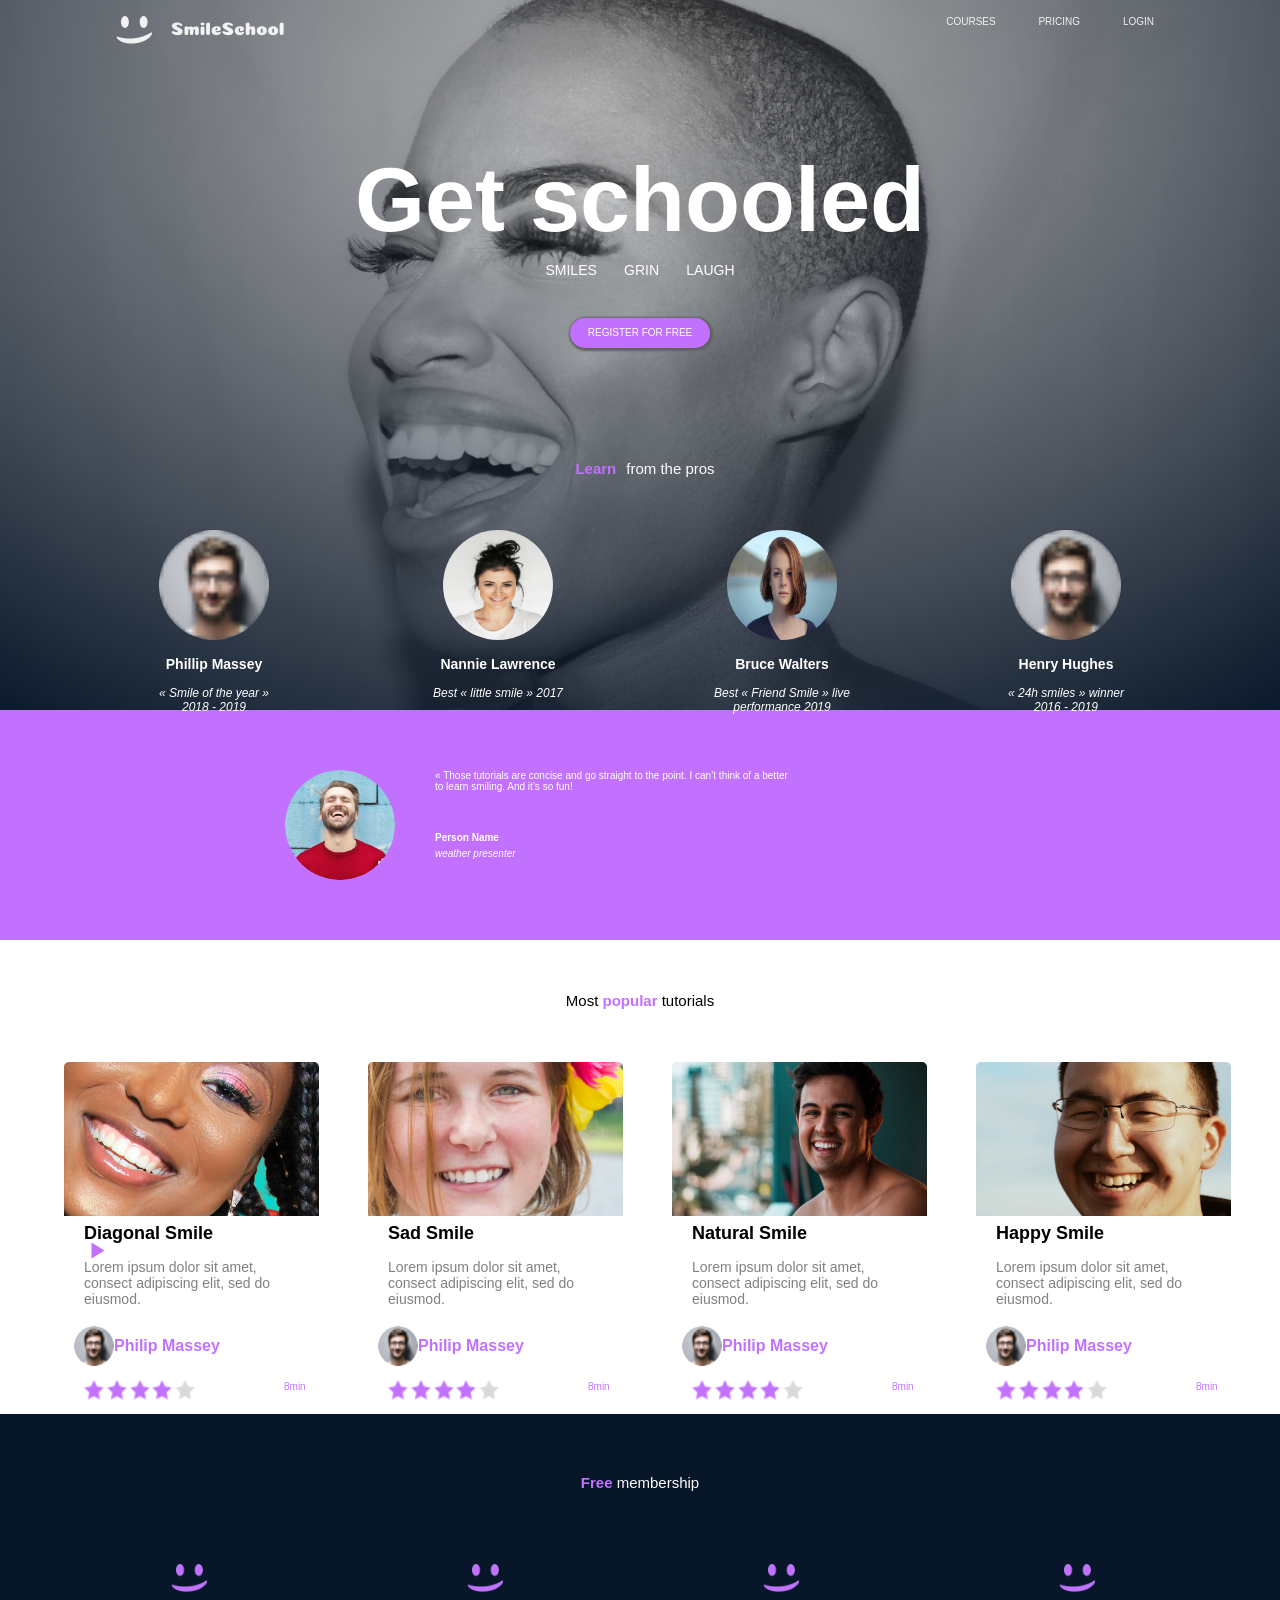
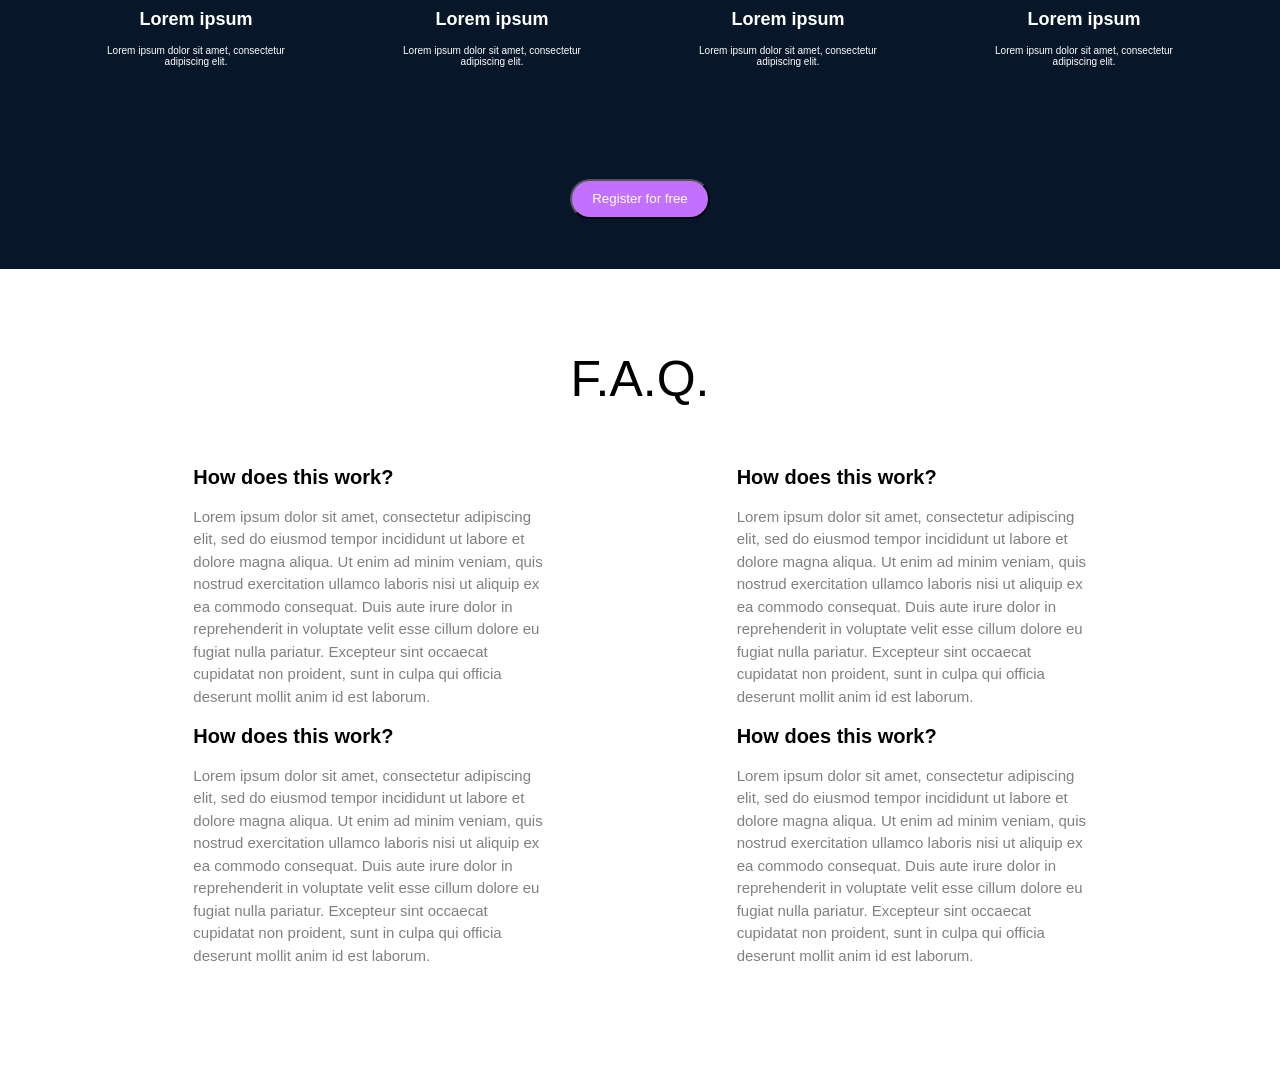
==== commit 2c50aaa3: "task 6" ====
--- a/css_advanced/ index.html
+++ b/css_advanced/ index.html
@@ -193,6 +193,47 @@
       <button class="buttonmembership">Register for free</button>
     </div>
   </section>
+  <section class="faqsection">
+    <h1 class="titlefaq">F.A.Q.</h1>
+    <div class="subfaqsection">
+      <div class="twofaqsec">
+        <div>
+          <h2 class="titlefaqquestion">How does this work?</h2>
+          <p class="textfaqquestion">Lorem ipsum dolor sit amet, consectetur adipiscing elit, sed do eiusmod tempor
+            incididunt ut labore et dolore magna aliqua. Ut enim ad minim veniam, quis nostrud exercitation ullamco
+            laboris nisi ut aliquip ex ea commodo consequat. Duis aute irure dolor in reprehenderit in voluptate velit
+            esse cillum dolore eu fugiat nulla pariatur. Excepteur sint occaecat cupidatat non proident, sunt in culpa
+            qui officia deserunt mollit anim id est laborum.</p>
+        </div>
+        <div>
+          <h2 class="titlefaqquestion">How does this work?</h2>
+          <p class="textfaqquestion">Lorem ipsum dolor sit amet, consectetur adipiscing elit, sed do eiusmod tempor
+            incididunt ut labore et dolore magna aliqua. Ut enim ad minim veniam, quis nostrud exercitation ullamco
+            laboris nisi ut aliquip ex ea commodo consequat. Duis aute irure dolor in reprehenderit in voluptate velit
+            esse cillum dolore eu fugiat nulla pariatur. Excepteur sint occaecat cupidatat non proident, sunt in culpa
+            qui officia deserunt mollit anim id est laborum.</p>
+        </div>
+      </div>
+      <div class="twofaqsec">
+        <div>
+          <h2 class="titlefaqquestion">How does this work?</h2>
+          <p class="textfaqquestion">Lorem ipsum dolor sit amet, consectetur adipiscing elit, sed do eiusmod tempor
+            incididunt ut labore et dolore magna aliqua. Ut enim ad minim veniam, quis nostrud exercitation ullamco
+            laboris nisi ut aliquip ex ea commodo consequat. Duis aute irure dolor in reprehenderit in voluptate velit
+            esse cillum dolore eu fugiat nulla pariatur. Excepteur sint occaecat cupidatat non proident, sunt in culpa
+            qui officia deserunt mollit anim id est laborum.</p>
+        </div>
+        <div>
+          <h2 class="titlefaqquestion">How does this work?</h2>
+          <p class="textfaqquestion">Lorem ipsum dolor sit amet, consectetur adipiscing elit, sed do eiusmod tempor
+            incididunt ut labore et dolore magna aliqua. Ut enim ad minim veniam, quis nostrud exercitation ullamco
+            laboris nisi ut aliquip ex ea commodo consequat. Duis aute irure dolor in reprehenderit in voluptate velit
+            esse cillum dolore eu fugiat nulla pariatur. Excepteur sint occaecat cupidatat non proident, sunt in culpa
+            qui officia deserunt mollit anim id est laborum.</p>
+        </div>
+      </div>
+    </div>
+  </section>
   </main>
   <!-- Footer -->
   <footer>
--- a/css_advanced/styles.css
+++ b/css_advanced/styles.css
@@ -307,3 +307,39 @@
   display: flex;
   justify-content: center;
 }
+
+/* FAQ SECTION */
+
+.faqsection {
+  background-color: white;
+}
+
+.titlefaq {
+  text-align: center;
+  font-size: 50px;
+  font-weight: 100;
+  padding-top: 40px;
+  font-family: 'Gill Sans', 'Gill Sans MT', Calibri, 'Trebuchet MS', sans-serif;
+}
+
+.subfaqsection {
+  display: flex;
+  justify-content: space-evenly;
+}
+
+.twofaqsec {
+  height: 600px;
+  width: 350px;
+}
+
+.titlefaqquestion {
+  font-size: 20px;
+  font-family: "Roboto Bold", sans-serif;
+}
+
+.textfaqquestion {
+  color: gray;
+  font-size: 15px;
+  line-height: 1.5;
+  font-family: 'Gill Sans', 'Gill Sans MT', Calibri, 'Trebuchet MS', sans-serif;
+}
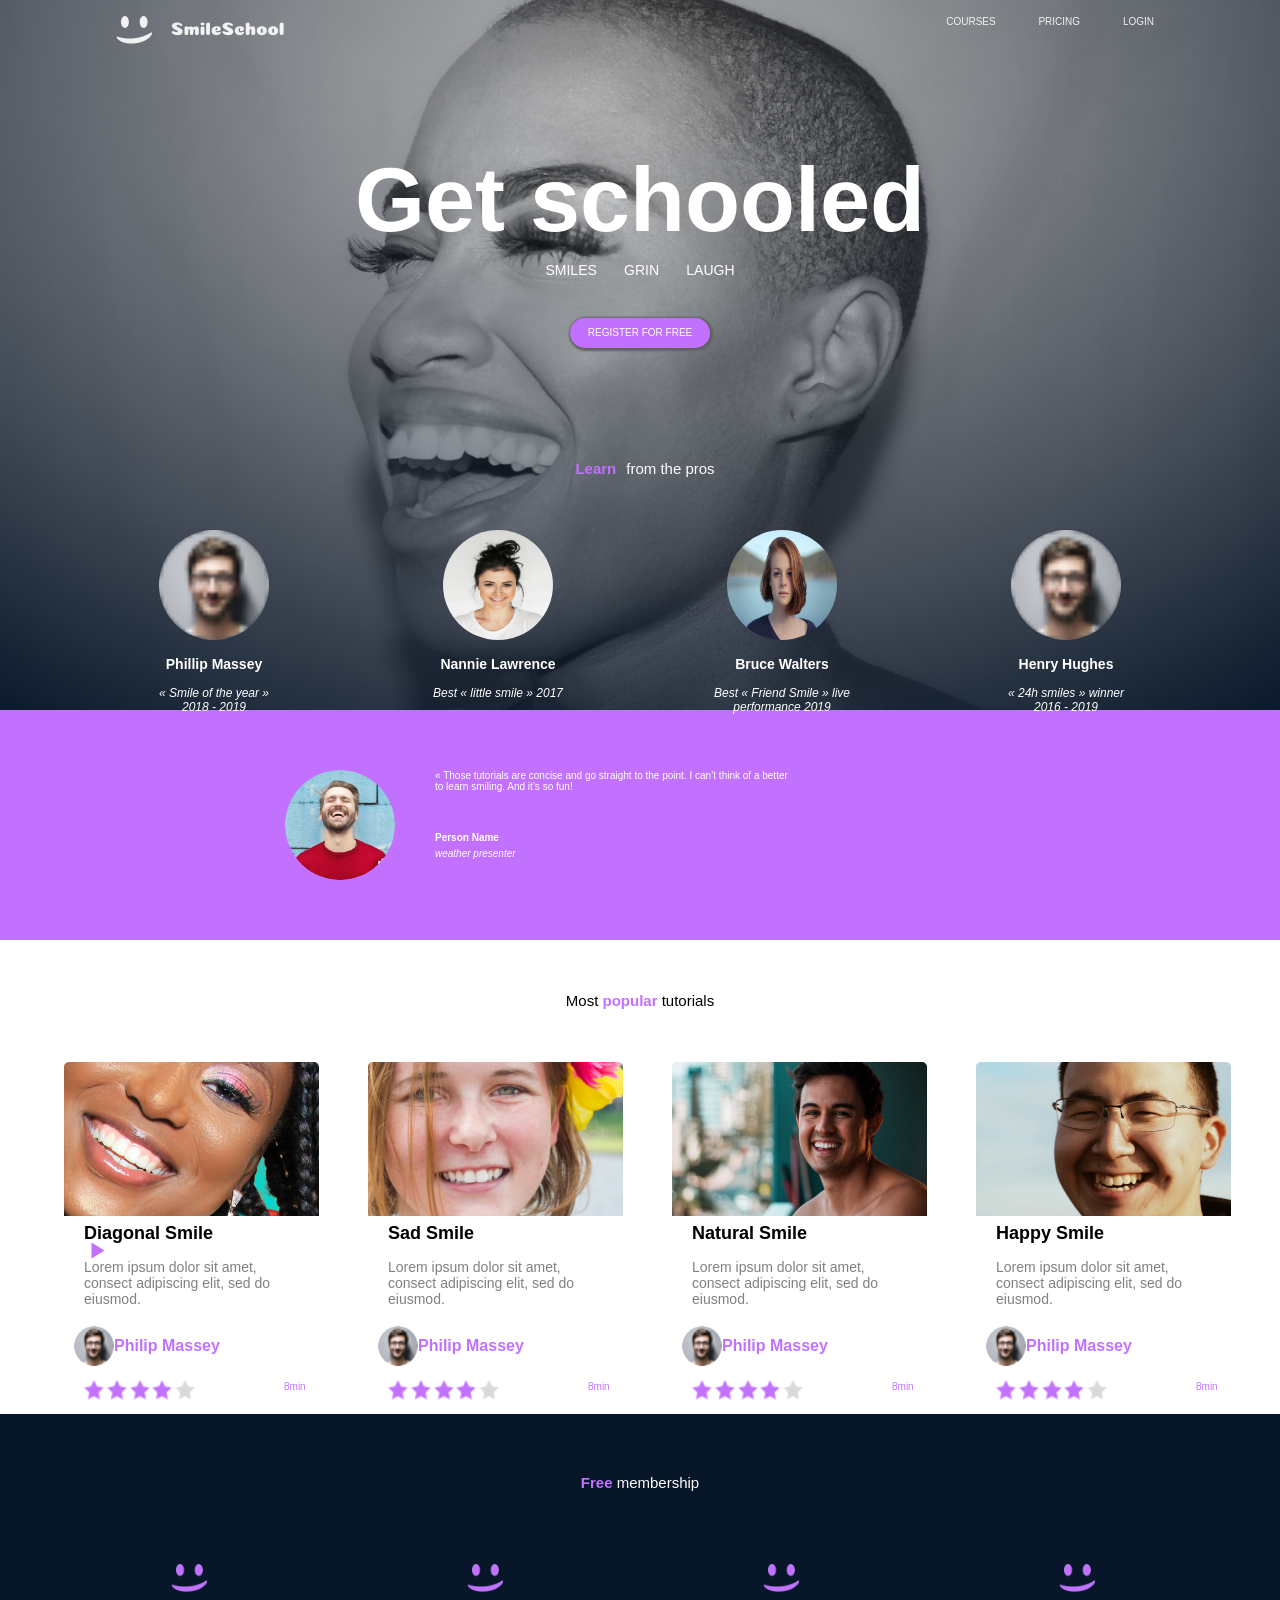
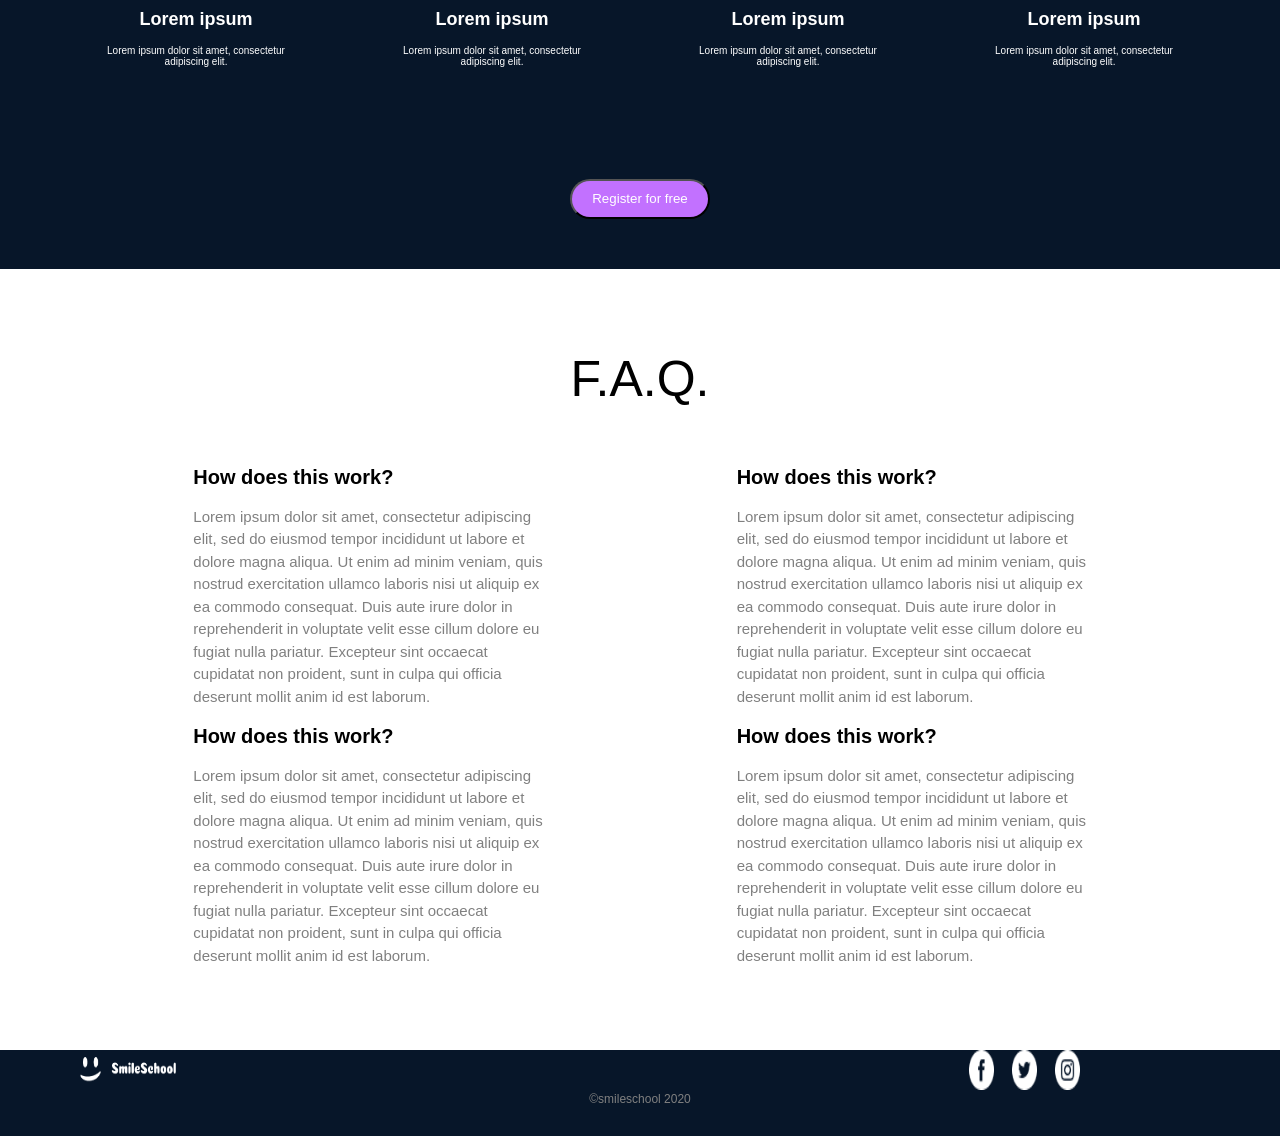
==== commit 5cab6593: "task 7" ====
--- a/css_advanced/ index.html
+++ b/css_advanced/ index.html
@@ -238,17 +238,19 @@
   <!-- Footer -->
   <footer>
     <div>
-      <div>
-        <img src="" alt="">
-        <div>
-          <a href=""></a><img src="" alt="">
-          <a href=""></a><img src="" alt="">
-          <a href=""></a><img src="" alt="">
-        </div>
-      </div>
-      <p></p>
+      <div class="imagesfooter">
+        <div>
+          <img class="logofooter" src="images/logosmile.png" alt="Logo image">
+        </div>
+        <div class="mediadivfooter">
+          <a href=""><img class="mediafooter" src="images/Facebook_White.png" alt="Logo image"></a>
+          <a href=""><img class="mediafooter" src="images/Twitter_White.png" alt="Logo image"></a>
+          <a href=""><img class="mediafooter" src="images/Instagram_White.png" alt="Logo image"></a>
+        </div>
+      </div>
+      <p class="textfooter">©smileschool 2020</p>
     </div>
   </footer>
 </body>
 
-</html>+</html>
--- a/css_advanced/styles.css
+++ b/css_advanced/styles.css
@@ -343,3 +343,42 @@
   line-height: 1.5;
   font-family: 'Gill Sans', 'Gill Sans MT', Calibri, 'Trebuchet MS', sans-serif;
 }
+
+
+/* FOOTER SECTION */
+
+footer {
+  background-color: #071629;
+}
+
+.imagesfooter {
+  display: flex;
+  flex-direction: row;
+  justify-content: space-between;
+  align-items: center;
+}
+
+.textfooter {
+  color: gray;
+  margin: 0px;
+  text-align: center;
+  padding: 0px 0px 30px 0px;
+  font-size: 12px;
+}
+
+.mediafooter {
+  width: 40px;
+  height: 40px;
+  padding-left: 15px;
+}
+
+.logofooter {
+  width: 9.6rem;
+  height: 2.6rem;
+  margin-left: 80px;
+}
+
+.mediadivfooter {
+  margin-right: 200px;
+}
+
